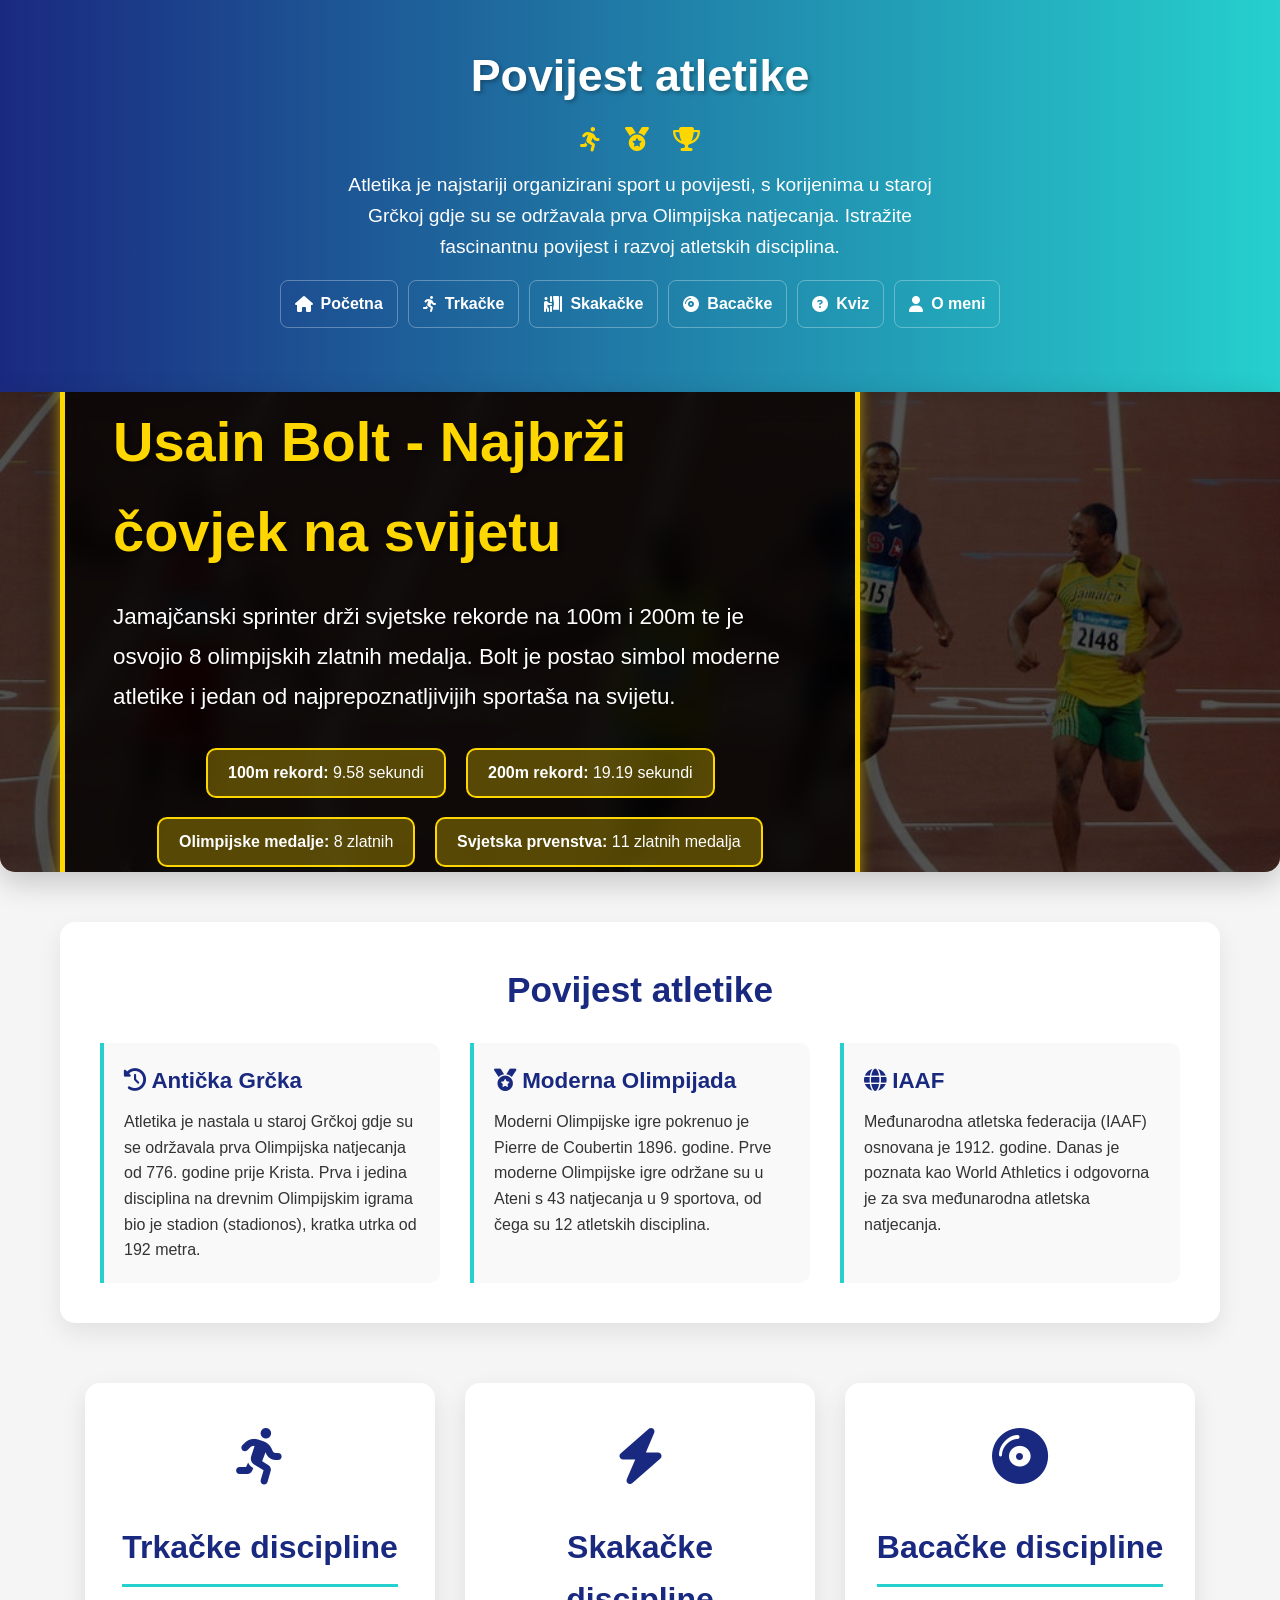
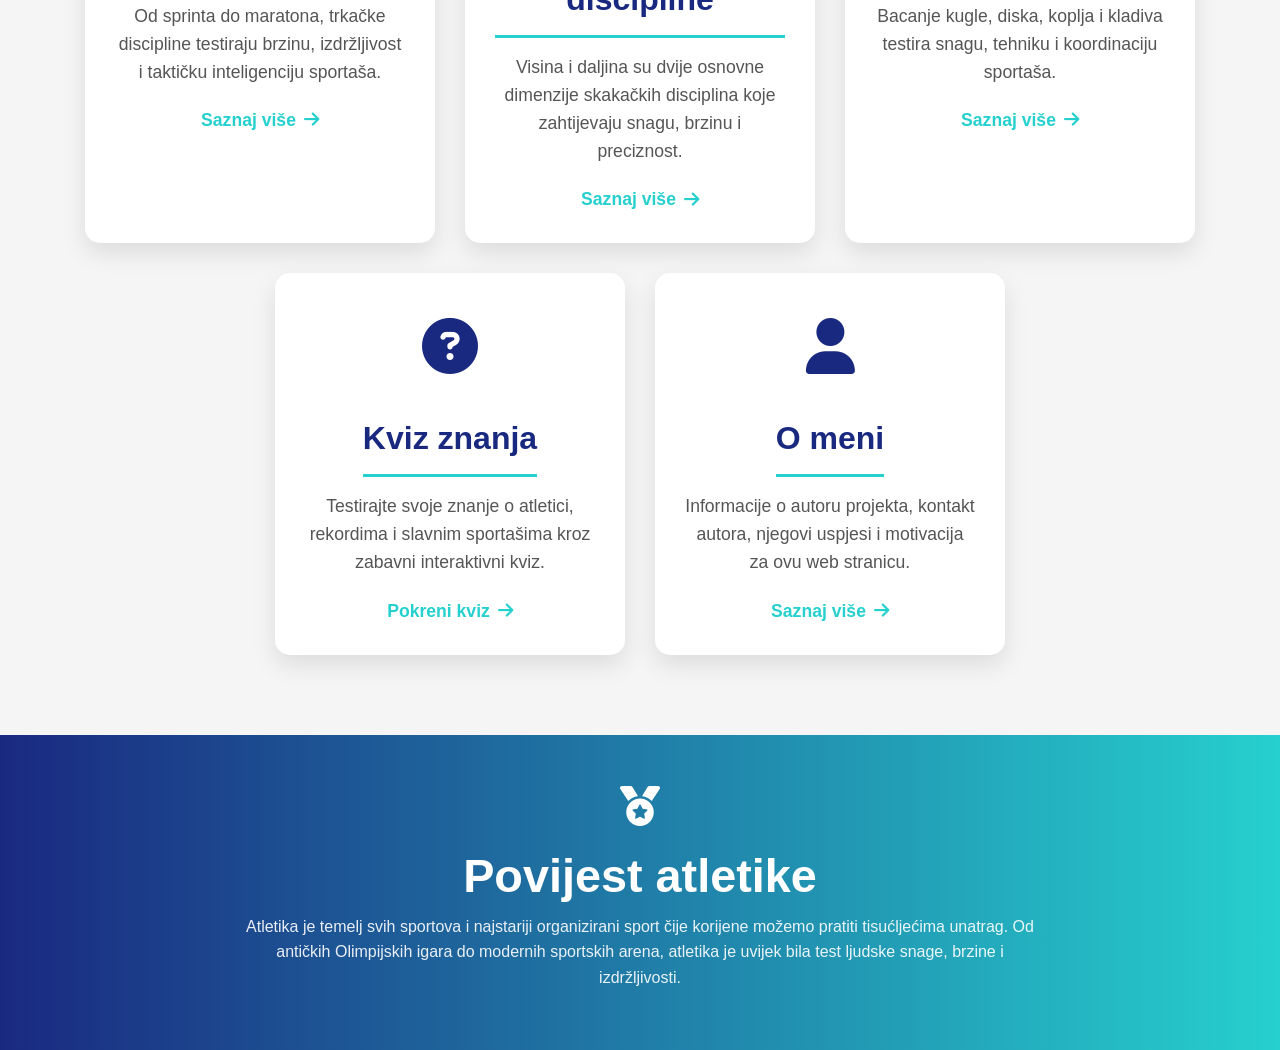
==== index.html @ 0792b0db "Sve dodano" ====
<!DOCTYPE html>
<html lang="hr">
<head>
    <meta charset="UTF-8">
    <meta name="viewport" content="width=device-width, initial-scale=1.0">
    <title>Povijest atletike - Edukativna stranica</title>
    <link rel="stylesheet" href="css/index.css">
    <link rel="stylesheet" href="https://cdnjs.cloudflare.com/ajax/libs/font-awesome/6.4.0/css/all.min.css">
</head>
<body>
    <header>
        <div class="container">
            <div class="header-content">
                <h1 class="header-title">Povijest atletike</h1>
                <div class="header-icons">
                    <i class="fas fa-running track-icon"></i>
                    <i class="fas fa-medal track-icon"></i>
                    <i class="fas fa-trophy track-icon"></i>
                </div>
                <p class="header-subtitle">Atletika je najstariji organizirani sport u povijesti, s korijenima u staroj Grčkoj gdje su se održavala prva Olimpijska natjecanja. Istražite fascinantnu povijest i razvoj atletskih disciplina.</p>
                <nav class="main-nav">
                    <a href="index.html"><i class="fas fa-home"></i> Početna</a>
                    <a href="trkacke.html"><i class="fas fa-running"></i> Trkačke</a>
                    <a href="skakacke.html"><i class="fas fa-person-booth"></i> Skakačke</a>
                    <a href="bacacke.html"><i class="fas fa-compact-disc"></i> Bacačke</a>
                    <a href="kviz.html"><i class="fas fa-question-circle"></i> Kviz</a>
                    <a href="o-meni.html"><i class="fas fa-user"></i> O meni</a>
                </nav>
            </div>
        </div>
    </header>
    
    <section class="hero">
            <div class="hero-content">
                <h2 class="hero-title">Usain Bolt - Najbrži čovjek na svijetu</h2>
                <p class="hero-subtitle">Jamajčanski sprinter drži svjetske rekorde na 100m i 200m te je osvojio 8 olimpijskih zlatnih medalja. Bolt je postao simbol moderne atletike i jedan od najprepoznatljivijih sportaša na svijetu.</p>
                
                <div class="bolt-stats">
                    <div class="stat-item">
                        <strong>100m rekord:</strong> 9.58 sekundi
                    </div>
                    <div class="stat-item">
                        <strong>200m rekord:</strong> 19.19 sekundi
                    </div>
                    <div class="stat-item">
                        <strong>Olimpijske medalje:</strong> 8 zlatnih
                    </div>
                    <div class="stat-item">
                        <strong>Svjetska prvenstva:</strong> 11 zlatnih medalja
                    </div>
                </div>
            </div>
        </div>
    </section>
    
    <div class="container">
        <section class="history">
            <h2 class="history-title">Povijest atletike</h2>
            <div class="history-content">
                <div class="history-item">
                    <h3><i class="fas fa-history"></i> Antička Grčka</h3>
                    <p>Atletika je nastala u staroj Grčkoj gdje su se održavala prva Olimpijska natjecanja od 776. godine prije Krista. Prva i jedina disciplina na drevnim Olimpijskim igrama bio je stadion (stadionos), kratka utrka od 192 metra.</p>
                </div>
                
                <div class="history-item">
                    <h3><i class="fas fa-medal"></i> Moderna Olimpijada</h3>
                    <p>Moderni Olimpijske igre pokrenuo je Pierre de Coubertin 1896. godine. Prve moderne Olimpijske igre održane su u Ateni s 43 natjecanja u 9 sportova, od čega su 12 atletskih disciplina.</p>
                </div>
                
                <div class="history-item">
                    <h3><i class="fas fa-globe"></i> IAAF</h3>
                    <p>Međunarodna atletska federacija (IAAF) osnovana je 1912. godine. Danas je poznata kao World Athletics i odgovorna je za sva međunarodna atletska natjecanja.</p>
                </div>
            </div>
        </section>
        
        <section class="categories">
            <a href="trkacke.html" class="category-card">
                <div class="category-icon">
                    <i class="fas fa-running"></i>
                </div>
                <h2 class="category-title">Trkačke discipline</h2>
                <p class="category-description">Od sprinta do maratona, trkačke discipline testiraju brzinu, izdržljivost i taktičku inteligenciju sportaša.</p>
                <div class="category-link">Saznaj više <i class="fas fa-arrow-right"></i></div>
            </a>
            
            <a href="skakacke.html" class="category-card">
                <div class="category-icon">
                    <i class="fas fa-bolt"></i>
                </div>
                <h2 class="category-title">Skakačke discipline</h2>
                <p class="category-description">Visina i daljina su dvije osnovne dimenzije skakačkih disciplina koje zahtijevaju snagu, brzinu i preciznost.</p>
                <div class="category-link">Saznaj više <i class="fas fa-arrow-right"></i></div>
            </a>
            
            <a href="bacacke.html" class="category-card">
                <div class="category-icon">
                    <i class="fas fa-compact-disc"></i>
                </div>
                <h2 class="category-title">Bacačke discipline</h2>
                <p class="category-description">Bacanje kugle, diska, koplja i kladiva testira snagu, tehniku i koordinaciju sportaša.</p>
                <div class="category-link">Saznaj više <i class="fas fa-arrow-right"></i></div>
            </a>
            
            <a href="kviz.html" class="category-card">
                <div class="category-icon">
                    <i class="fas fa-question-circle"></i>
                </div>
                <h2 class="category-title">Kviz znanja</h2>
                <p class="category-description">Testirajte svoje znanje o atletici, rekordima i slavnim sportašima kroz zabavni interaktivni kviz.</p>
                <div class="category-link">Pokreni kviz <i class="fas fa-arrow-right"></i></div>
            </a>
            
            <a href="o-meni.html" class="category-card">
                <div class="category-icon">
                    <i class="fas fa-user"></i>
                </div>
                <h2 class="category-title">O meni</h2>
                <p class="category-description">Informacije o autoru projekta, kontakt autora, njegovi uspjesi i motivacija za ovu web stranicu.</p>
                <div class="category-link">Saznaj više <i class="fas fa-arrow-right"></i></div>
            </a>
        </section>
    </div>
    
    <footer>
        <div class="container">
            <div class="footer-content">
                <div class="athletics-icon">
                    <i class="fas fa-medal"></i>
                <h3>Povijest atletike</h3>
                <p class="footer-text">Atletika je temelj svih sportova i najstariji organizirani sport čije korijene možemo pratiti tisućljećima unatrag. Od antičkih Olimpijskih igara do modernih sportskih arena, atletika je uvijek bila test ljudske snage, brzine i izdržljivosti.</p>
            </div>
        </div>
    </footer>
</body>
</html>
---- css/index.css ----
* {
  margin: 0;
  padding: 0;
  box-sizing: border-box;
  font-family: "Segoe UI", Tahoma, Geneva, Verdana, sans-serif;
}

body {
  background-color: #f5f5f5;
  color: #333;
  line-height: 1.6;
}

.container {
  max-width: 1200px;
  margin: 0 auto;
  padding: 0 20px;
}

header {
  background: linear-gradient(to right, #1a2980, #26d0ce);
  color: white;
  padding: 20px 0;
  box-shadow: 0 4px 12px rgba(0, 0, 0, 0.1);
  position: relative;
  overflow: hidden;
}

.hero,
.page-hero {
  position: relative;
  color: white;
  text-align: center;
  padding: 120px 0;
  margin-bottom: 50px;
  border-radius: 0 0 15px 15px;
  height: 480px;
}

.hero .hero-title,
.page-title {
  font-size: 3.5rem;
  margin-bottom: 20px;
  color: #ffd700;
  text-shadow: 2px 2px 8px rgba(0, 0, 0, 0.7);
}

.hero .hero-subtitle,
.page-subtitle {
  font-size: 1.4rem;
  max-width: 800px;
  margin: 0 auto 30px;
  color: #ffffff;
  text-shadow: 1px 1px 4px rgba(0, 0, 0, 0.7);
}

nav, .main-nav {
  display: flex;
  justify-content: center;
  align-items: center;
  flex-wrap: wrap;
  gap: 10px;
  margin: 18px 0 24px;
}

nav a, .main-nav a {
  color: white;
  text-decoration: none;
  padding: 10px 14px;
  border-radius: 8px;
  border: 1px solid rgba(255, 255, 255, 0.30);
  font-weight: 600;
  display: inline-flex;
  align-items: center;
  gap: 8px;
  transition: all 0.25s ease;
}

nav a:hover, .main-nav a:hover {
  background: rgba(255, 255, 255, 0.28);
  color: #1a2980;
  border-color: rgba(255, 255, 255, 0.75);
}

nav a.active, .main-nav a.active {
  background: white;
  color: #1a2980;
  border-color: #1a2980;
}

.header-content {
  display: flex;
  flex-direction: column;
  align-items: center;
  text-align: center;
  position: relative;
  z-index: 1;
  padding: 20px 0;
}

.header-title {
  font-size: 2.8rem;
  margin-bottom: 15px;
  text-shadow: 2px 2px 4px rgba(0, 0, 0, 0.3);
}

.header-icons {
  margin-bottom: 15px;
}

.header-subtitle {
  font-size: 1.2rem;
  font-weight: 300;
  max-width: 600px;
  margin: 0;
  text-align: center;
}

.header-bottom {
  display: flex;
  justify-content: space-between;
  align-items: center;
  gap: 30px;
  width: 100%;
}

.header-bottom .main-nav {
  display: flex;
  justify-content: flex-start;
  flex-wrap: wrap;
  margin: 0;
  gap: 10px;
  flex: 1;
}

.track-icon {
  font-size: 1.5rem;
  margin: 0 10px;
  color: #ffd700;
}

.hero {
  position: relative;
  height: 480px;
  margin-bottom: 40px;
  border-radius: 0 0 15px 15px;
  overflow: hidden;
  box-shadow: 0 10px 30px rgba(0, 0, 0, 0.2);
  background: linear-gradient(rgba(0, 0, 0, 0.6), rgba(0, 0, 0, 0.6));
  display: flex;
  align-items: center;
  justify-content: flex-start;
}

.hero::before {
  content: "";
  position: absolute;
  top: 0;
  left: 0;
  right: 0;
  bottom: 0;
  background-image: url("../slike/bolt.jpg");
  background-size: cover;
  background-position: center;
  background-repeat: no-repeat;
  z-index: -1;
  filter: brightness(0.8);
}

.hero-content {
  position: relative;
  text-align: left;
  color: white;
  max-width: 800px;
  width: calc(100% - 100px);
  padding: 48px;
  z-index: 1;
  margin-left: 60px;
  background: rgba(0, 0, 0, 0.75);
  border-radius: 16px;
  backdrop-filter: blur(12px);

  border: 5px solid #ffd700;

  box-shadow:
    0 0 15px rgba(255,215,0,0.6),
    0 12px 38px rgba(0,0,0,0.45);
}

@keyframes fadeInUp {
  from {
    opacity: 0;
    transform: translateY(30px);
  }
  to {
    opacity: 1;
    transform: translateY(0);
  }
}

.hero-title {
  font-size: 3.5rem;
  margin-bottom: 0px;
  color: #ffd700;
  text-shadow: 2px 2px 10px rgba(0, 0, 0, 0.7);
  opacity: 0;
  transform: translateX(-30px);
  animation: fadeInLeft 1s ease-out forwards;
  animation-delay: 0.6s;
}

.hero-subtitle {
  font-size: 1.4rem;
  margin-bottom: 30px;
  text-shadow: 1px 1px 5px rgba(0, 0, 0, 0.7);
  line-height: 1.8;
  opacity: 0;
  transform: translateX(-30px);
  animation: fadeInLeft 1s ease-out forwards;
  animation-delay: 0.9s;
}

.bolt-stats {
  display: flex;
  justify-content: center;
  flex-wrap: wrap;
  gap: 20px;
  margin-top: 20px;
  opacity: 0;
  animation: fadeIn 1s ease-out forwards;
  animation-delay: 1.2s;
}

@keyframes fadeInLeft {
  from {
    opacity: 0;
    transform: translateX(-30px);
  }
  to {
    opacity: 1;
    transform: translateX(0);
  }
}

@keyframes fadeIn {
  from {
    opacity: 0;
  }
  to {
    opacity: 1;
  }
}

.stat-item {
  background: rgba(255, 215, 0, 0.3);
  padding: 10px 20px;
  border-radius: 10px;
  border: 2px solid #ffd700;
  backdrop-filter: blur(5px);
  transition:
    transform 0.3s ease,
    background 0.3s ease;
  opacity: 0;
  transform: scale(0.9);
  animation: popIn 0.5s ease-out forwards;
}

.stat-item:nth-child(1) {
  animation-delay: 1.3s;
}
.stat-item:nth-child(2) {
  animation-delay: 1.4s;
}
.stat-item:nth-child(3) {
  animation-delay: 1.5s;
}
.stat-item:nth-child(4) {
  animation-delay: 1.6s;
}

@keyframes popIn {
  0% {
    opacity: 0;
    transform: scale(0.9);
  }
  70% {
    transform: scale(1.05);
  }
  100% {
    opacity: 1;
    transform: scale(1);
  }
}

.stat-item:hover {
  transform: translateY(-5px);
  background: rgba(255, 215, 0, 0.4);
  box-shadow: 0 5px 15px rgba(255, 215, 0, 0.3);
}

.categories {
  display: flex;
  justify-content: center;
  flex-wrap: wrap;
  gap: 30px;
  margin: 60px 0;
}

.category-card {
  background-color: white;
  border-radius: 15px;
  padding: 30px;
  width: 350px;
  box-shadow: 0 10px 25px rgba(0, 0, 0, 0.1);
  transition: all 0.3s ease;
  cursor: pointer;
  text-decoration: none;
  color: inherit;
  display: block;
  text-align: center;
}

.category-card:hover {
  transform: translateY(-15px);
  box-shadow: 0 20px 40px rgba(0, 0, 0, 0.15);
}

.category-icon {
  font-size: 3.5rem;
  color: #1a2980;
  margin-bottom: 20px;
}

.category-title {
  font-size: 2rem;
  margin-bottom: 15px;
  color: #1a2980;
  border-bottom: 3px solid #26d0ce;
  padding-bottom: 10px;
  display: inline-block;
}

.category-description {
  font-size: 1.1rem;
  margin-bottom: 20px;
  color: #555;
}

.category-link {
  color: #26d0ce;
  font-weight: bold;
  font-size: 1.1rem;
  display: inline-flex;
  align-items: center;
  gap: 8px;
}

footer {
  background: linear-gradient(to right, #1a2980, #26d0ce);
  color: white;
  text-align: center;
  padding: 40px 0;
  margin-top: 80px;
}

.footer-content {
  display: flex;
  flex-direction: column;
  align-items: center;
}

.athletics-icon {
  font-size: 2.5rem;
  margin-bottom: 20px;
}

.footer-text {
  max-width: 800px;
  margin: 0 auto;
  font-size: 1rem;
  opacity: 0.9;
}

.history {
  background-color: white;
  border-radius: 15px;
  padding: 40px;
  margin: 50px 0;
  box-shadow: 0 10px 25px rgba(0, 0, 0, 0.08);
}

.history-title {
  font-size: 2.2rem;
  color: #1a2980;
  margin-bottom: 25px;
  text-align: center;
}

.history-content {
  display: grid;
  grid-template-columns: repeat(auto-fit, minmax(300px, 1fr));
  gap: 30px;
}

.history-item {
  padding: 20px;
  border-left: 4px solid #26d0ce;
  background-color: #f9f9f9;
  border-radius: 0 10px 10px 0;
}

.history-item h3 {
  color: #1a2980;
  margin-bottom: 10px;
  font-size: 1.4rem;
  font-weight: bold;
}

@media (max-width: 768px) {
  .header-title {
    font-size: 2.2rem;
  }

  .hero {
    height: 500px;
    justify-content: center;
  }

  .hero-content {
    margin-left: 0;
    margin-right: 0;
    max-width: 90%;
    padding: 30px;
    text-align: center;
  }

  .hero-title {
    font-size: 2.5rem;
    animation: fadeInUp 1s ease-out forwards;
    animation-delay: 0.6s;
  }

  .hero-subtitle {
    font-size: 1.2rem;
    padding: 0;
    animation: fadeInUp 1s ease-out forwards;
    animation-delay: 0.9s;
  }

  .category-card {
    width: 100%;
    max-width: 400px;
  }

  .categories {
    gap: 20px;
  }

  .bolt-stats {
    gap: 10px;
    justify-content: center;
  }

  .stat-item {
    padding: 12px 18px;
    font-size: 0.9rem;
    width: 100%;
    max-width: 200px;
  }

  .quiz-option {
    padding: 12px 15px;
    font-size: 1rem;
  }

  .quiz-title {
    font-size: 1.8rem;
  }

  .question-text {
    font-size: 1.1rem;
  }
}

@media (max-width: 480px) {
  .hero-title {
    font-size: 2rem;
  }

  .hero-subtitle {
    font-size: 1rem;
  }

  .hero {
    height: 500px;
  }

  .hero-content {
    padding: 20px;
  }

  .stat-item {
    padding: 10px 15px;
    max-width: 100%;
  }
}
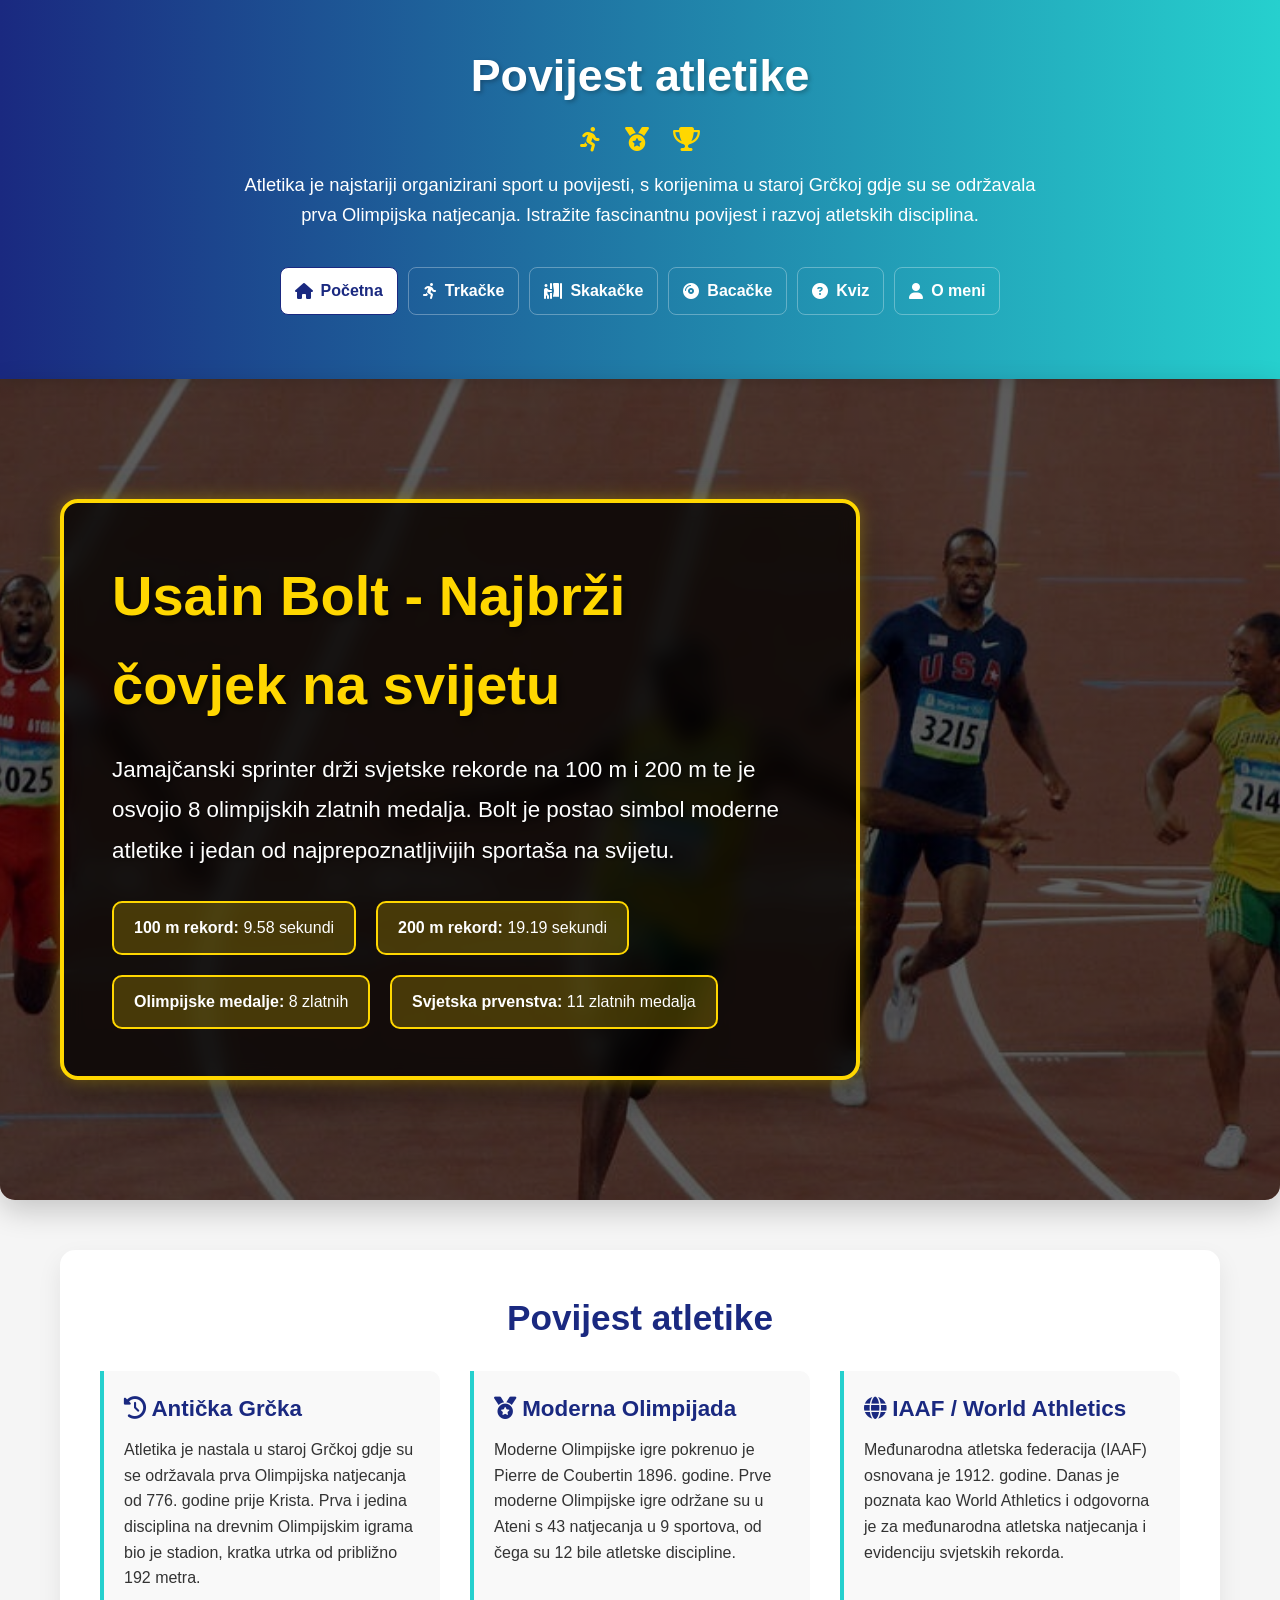
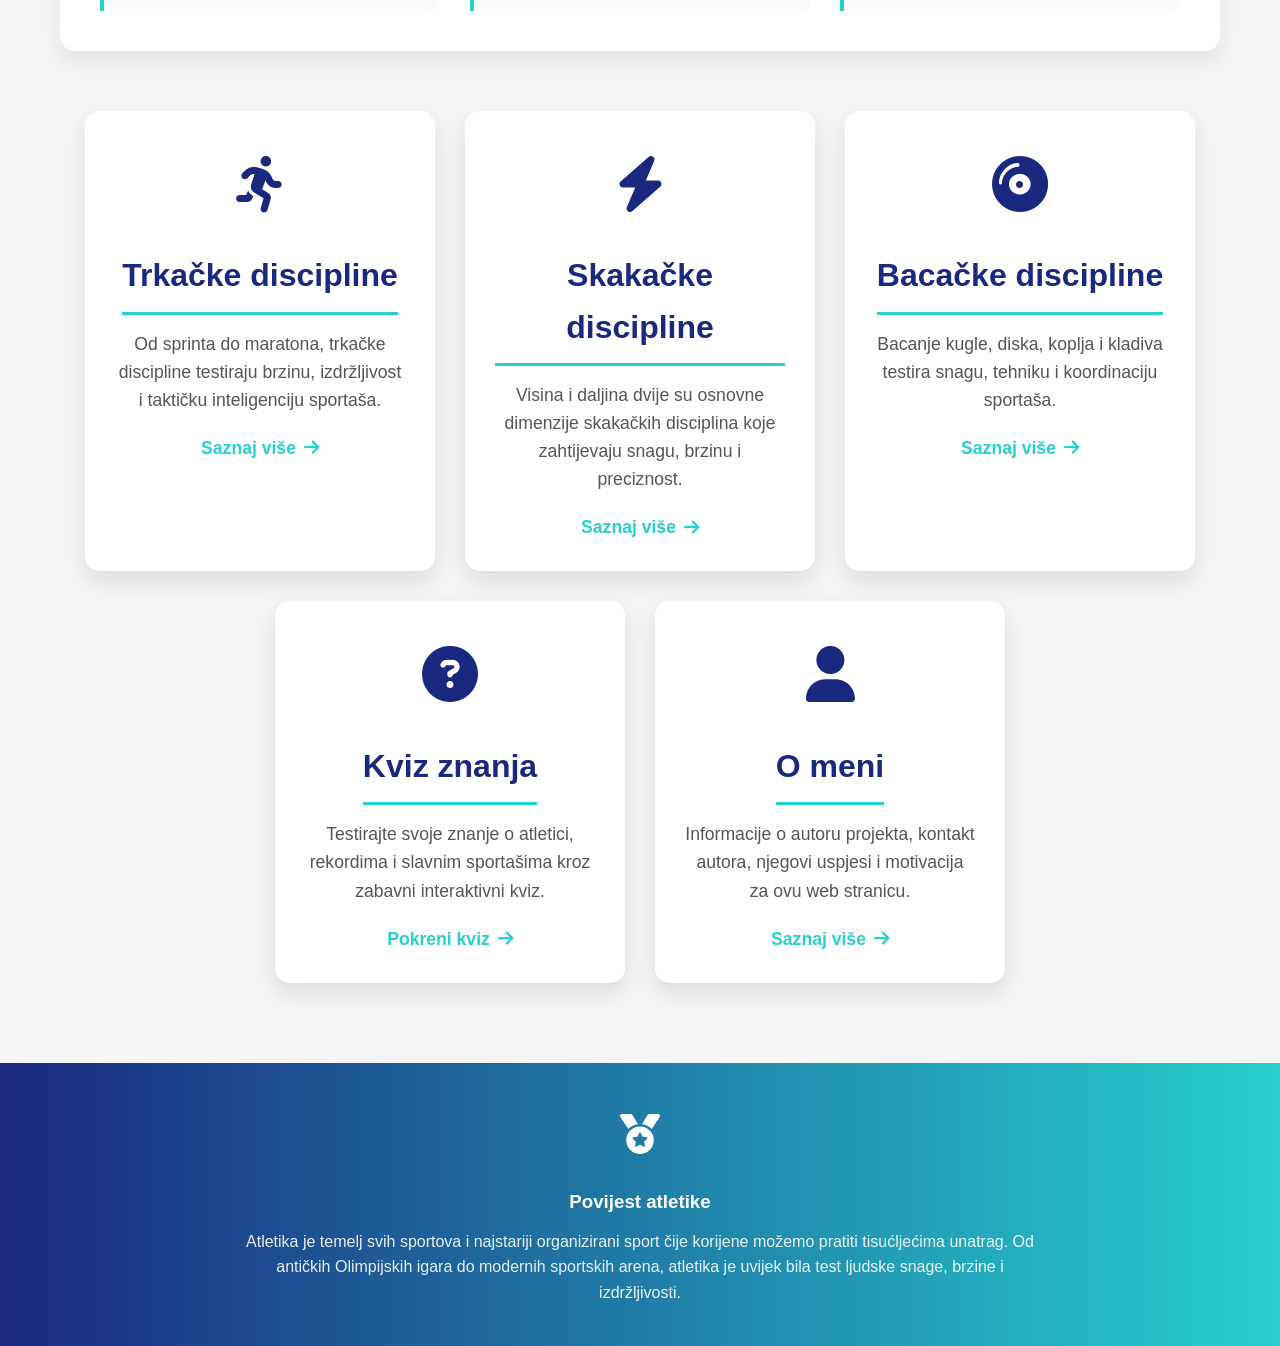
==== commit 1e57d9b0: "bolt" ====
--- a/index.html
+++ b/index.html
@@ -12,14 +12,19 @@
         <div class="container">
             <div class="header-content">
                 <h1 class="header-title">Povijest atletike</h1>
+
                 <div class="header-icons">
                     <i class="fas fa-running track-icon"></i>
                     <i class="fas fa-medal track-icon"></i>
                     <i class="fas fa-trophy track-icon"></i>
                 </div>
-                <p class="header-subtitle">Atletika je najstariji organizirani sport u povijesti, s korijenima u staroj Grčkoj gdje su se održavala prva Olimpijska natjecanja. Istražite fascinantnu povijest i razvoj atletskih disciplina.</p>
+
+                <p class="header-subtitle">
+                    Atletika je najstariji organizirani sport u povijesti, s korijenima u staroj Grčkoj gdje su se održavala prva Olimpijska natjecanja. Istražite fascinantnu povijest i razvoj atletskih disciplina.
+                </p>
+
                 <nav class="main-nav">
-                    <a href="index.html"><i class="fas fa-home"></i> Početna</a>
+                    <a href="index.html" class="active"><i class="fas fa-home"></i> Početna</a>
                     <a href="trkacke.html"><i class="fas fa-running"></i> Trkačke</a>
                     <a href="skakacke.html"><i class="fas fa-person-booth"></i> Skakačke</a>
                     <a href="bacacke.html"><i class="fas fa-compact-disc"></i> Bacačke</a>
@@ -29,106 +34,127 @@
             </div>
         </div>
     </header>
-    
+
     <section class="hero">
-            <div class="hero-content">
-                <h2 class="hero-title">Usain Bolt - Najbrži čovjek na svijetu</h2>
-                <p class="hero-subtitle">Jamajčanski sprinter drži svjetske rekorde na 100m i 200m te je osvojio 8 olimpijskih zlatnih medalja. Bolt je postao simbol moderne atletike i jedan od najprepoznatljivijih sportaša na svijetu.</p>
-                
-                <div class="bolt-stats">
-                    <div class="stat-item">
-                        <strong>100m rekord:</strong> 9.58 sekundi
-                    </div>
-                    <div class="stat-item">
-                        <strong>200m rekord:</strong> 19.19 sekundi
-                    </div>
-                    <div class="stat-item">
-                        <strong>Olimpijske medalje:</strong> 8 zlatnih
-                    </div>
-                    <div class="stat-item">
-                        <strong>Svjetska prvenstva:</strong> 11 zlatnih medalja
-                    </div>
+        <div class="hero-content">
+            <h2 class="hero-title">Usain Bolt - Najbrži čovjek na svijetu</h2>
+            <p class="hero-subtitle">
+                Jamajčanski sprinter drži svjetske rekorde na 100 m i 200 m te je osvojio 8 olimpijskih zlatnih medalja. Bolt je postao simbol moderne atletike i jedan od najprepoznatljivijih sportaša na svijetu.
+            </p>
+
+            <div class="bolt-stats">
+                <div class="stat-item">
+                    <strong>100 m rekord:</strong> 9.58 sekundi
+                </div>
+                <div class="stat-item">
+                    <strong>200 m rekord:</strong> 19.19 sekundi
+                </div>
+                <div class="stat-item">
+                    <strong>Olimpijske medalje:</strong> 8 zlatnih
+                </div>
+                <div class="stat-item">
+                    <strong>Svjetska prvenstva:</strong> 11 zlatnih medalja
                 </div>
             </div>
         </div>
     </section>
-    
-    <div class="container">
+
+    <main class="container">
         <section class="history">
             <h2 class="history-title">Povijest atletike</h2>
+
             <div class="history-content">
                 <div class="history-item">
                     <h3><i class="fas fa-history"></i> Antička Grčka</h3>
-                    <p>Atletika je nastala u staroj Grčkoj gdje su se održavala prva Olimpijska natjecanja od 776. godine prije Krista. Prva i jedina disciplina na drevnim Olimpijskim igrama bio je stadion (stadionos), kratka utrka od 192 metra.</p>
+                    <p>
+                        Atletika je nastala u staroj Grčkoj gdje su se održavala prva Olimpijska natjecanja od 776. godine prije Krista. Prva i jedina disciplina na drevnim Olimpijskim igrama bio je stadion, kratka utrka od približno 192 metra.
+                    </p>
                 </div>
-                
+
                 <div class="history-item">
                     <h3><i class="fas fa-medal"></i> Moderna Olimpijada</h3>
-                    <p>Moderni Olimpijske igre pokrenuo je Pierre de Coubertin 1896. godine. Prve moderne Olimpijske igre održane su u Ateni s 43 natjecanja u 9 sportova, od čega su 12 atletskih disciplina.</p>
+                    <p>
+                        Moderne Olimpijske igre pokrenuo je Pierre de Coubertin 1896. godine. Prve moderne Olimpijske igre održane su u Ateni s 43 natjecanja u 9 sportova, od čega su 12 bile atletske discipline.
+                    </p>
                 </div>
-                
+
                 <div class="history-item">
-                    <h3><i class="fas fa-globe"></i> IAAF</h3>
-                    <p>Međunarodna atletska federacija (IAAF) osnovana je 1912. godine. Danas je poznata kao World Athletics i odgovorna je za sva međunarodna atletska natjecanja.</p>
+                    <h3><i class="fas fa-globe"></i> IAAF / World Athletics</h3>
+                    <p>
+                        Međunarodna atletska federacija (IAAF) osnovana je 1912. godine. Danas je poznata kao World Athletics i odgovorna je za međunarodna atletska natjecanja i evidenciju svjetskih rekorda.
+                    </p>
                 </div>
             </div>
         </section>
-        
+
         <section class="categories">
             <a href="trkacke.html" class="category-card">
                 <div class="category-icon">
                     <i class="fas fa-running"></i>
                 </div>
                 <h2 class="category-title">Trkačke discipline</h2>
-                <p class="category-description">Od sprinta do maratona, trkačke discipline testiraju brzinu, izdržljivost i taktičku inteligenciju sportaša.</p>
+                <p class="category-description">
+                    Od sprinta do maratona, trkačke discipline testiraju brzinu, izdržljivost i taktičku inteligenciju sportaša.
+                </p>
                 <div class="category-link">Saznaj više <i class="fas fa-arrow-right"></i></div>
             </a>
-            
+
             <a href="skakacke.html" class="category-card">
                 <div class="category-icon">
                     <i class="fas fa-bolt"></i>
                 </div>
                 <h2 class="category-title">Skakačke discipline</h2>
-                <p class="category-description">Visina i daljina su dvije osnovne dimenzije skakačkih disciplina koje zahtijevaju snagu, brzinu i preciznost.</p>
+                <p class="category-description">
+                    Visina i daljina dvije su osnovne dimenzije skakačkih disciplina koje zahtijevaju snagu, brzinu i preciznost.
+                </p>
                 <div class="category-link">Saznaj više <i class="fas fa-arrow-right"></i></div>
             </a>
-            
+
             <a href="bacacke.html" class="category-card">
                 <div class="category-icon">
                     <i class="fas fa-compact-disc"></i>
                 </div>
                 <h2 class="category-title">Bacačke discipline</h2>
-                <p class="category-description">Bacanje kugle, diska, koplja i kladiva testira snagu, tehniku i koordinaciju sportaša.</p>
+                <p class="category-description">
+                    Bacanje kugle, diska, koplja i kladiva testira snagu, tehniku i koordinaciju sportaša.
+                </p>
                 <div class="category-link">Saznaj više <i class="fas fa-arrow-right"></i></div>
             </a>
-            
+
             <a href="kviz.html" class="category-card">
                 <div class="category-icon">
                     <i class="fas fa-question-circle"></i>
                 </div>
                 <h2 class="category-title">Kviz znanja</h2>
-                <p class="category-description">Testirajte svoje znanje o atletici, rekordima i slavnim sportašima kroz zabavni interaktivni kviz.</p>
+                <p class="category-description">
+                    Testirajte svoje znanje o atletici, rekordima i slavnim sportašima kroz zabavni interaktivni kviz.
+                </p>
                 <div class="category-link">Pokreni kviz <i class="fas fa-arrow-right"></i></div>
             </a>
-            
+
             <a href="o-meni.html" class="category-card">
                 <div class="category-icon">
                     <i class="fas fa-user"></i>
                 </div>
                 <h2 class="category-title">O meni</h2>
-                <p class="category-description">Informacije o autoru projekta, kontakt autora, njegovi uspjesi i motivacija za ovu web stranicu.</p>
+                <p class="category-description">
+                    Informacije o autoru projekta, kontakt autora, njegovi uspjesi i motivacija za ovu web stranicu.
+                </p>
                 <div class="category-link">Saznaj više <i class="fas fa-arrow-right"></i></div>
             </a>
         </section>
-    </div>
-    
+    </main>
+
     <footer>
         <div class="container">
             <div class="footer-content">
                 <div class="athletics-icon">
                     <i class="fas fa-medal"></i>
+                </div>
                 <h3>Povijest atletike</h3>
-                <p class="footer-text">Atletika je temelj svih sportova i najstariji organizirani sport čije korijene možemo pratiti tisućljećima unatrag. Od antičkih Olimpijskih igara do modernih sportskih arena, atletika je uvijek bila test ljudske snage, brzine i izdržljivosti.</p>
+                <p class="footer-text">
+                    Atletika je temelj svih sportova i najstariji organizirani sport čije korijene možemo pratiti tisućljećima unatrag. Od antičkih Olimpijskih igara do modernih sportskih arena, atletika je uvijek bila test ljudske snage, brzine i izdržljivosti.
+                </p>
             </div>
         </div>
     </footer>
--- a/css/index.css
+++ b/css/index.css
@@ -11,21 +11,102 @@
   line-height: 1.6;
 }
 
+img {
+  max-width: 100%;
+  height: auto;
+  display: block;
+}
+
 .container {
   max-width: 1200px;
   margin: 0 auto;
   padding: 0 20px;
 }
 
+/* HEADER */
 header {
   background: linear-gradient(to right, #1a2980, #26d0ce);
   color: white;
   padding: 20px 0;
-  box-shadow: 0 4px 12px rgba(0, 0, 0, 0.1);
+  box-shadow: 0 4px 12px rgba(0, 0, 0, 0.12);
   position: relative;
   overflow: hidden;
 }
 
+.header-content {
+  display: flex;
+  flex-direction: column;
+  align-items: center;
+  text-align: center;
+  position: relative;
+  z-index: 1;
+  padding: 20px 0;
+}
+
+.header-title {
+  font-size: 2.8rem;
+  margin-bottom: 15px;
+  text-shadow: 2px 2px 4px rgba(0, 0, 0, 0.25);
+}
+
+.header-icons {
+  margin-bottom: 15px;
+}
+
+.track-icon {
+  font-size: 1.5rem;
+  margin: 0 10px;
+  color: #ffd700;
+}
+
+.header-subtitle {
+  font-size: 1.15rem;
+  font-weight: 300;
+  max-width: 800px;
+  margin: 0 auto 20px;
+  text-align: center;
+}
+
+/* NAV */
+nav,
+.main-nav {
+  display: flex;
+  justify-content: center;
+  align-items: center;
+  flex-wrap: wrap;
+  gap: 10px;
+  margin: 18px 0 24px;
+}
+
+nav a,
+.main-nav a {
+  color: white;
+  text-decoration: none;
+  padding: 10px 14px;
+  border-radius: 8px;
+  border: 1px solid rgba(255, 255, 255, 0.3);
+  font-weight: 600;
+  display: inline-flex;
+  align-items: center;
+  gap: 8px;
+  transition: all 0.25s ease;
+}
+
+nav a:hover,
+.main-nav a:hover {
+  background: rgba(255, 255, 255, 0.28);
+  color: #1a2980;
+  border-color: rgba(255, 255, 255, 0.75);
+}
+
+nav a.active,
+.main-nav a.active {
+  background: white;
+  color: #1a2980;
+  border-color: #1a2980;
+}
+
+/* HERO */
 .hero,
 .page-hero {
   position: relative;
@@ -34,119 +115,20 @@
   padding: 120px 0;
   margin-bottom: 50px;
   border-radius: 0 0 15px 15px;
-  height: 480px;
-}
-
-.hero .hero-title,
-.page-title {
-  font-size: 3.5rem;
-  margin-bottom: 20px;
-  color: #ffd700;
-  text-shadow: 2px 2px 8px rgba(0, 0, 0, 0.7);
-}
-
-.hero .hero-subtitle,
-.page-subtitle {
-  font-size: 1.4rem;
-  max-width: 800px;
-  margin: 0 auto 30px;
-  color: #ffffff;
-  text-shadow: 1px 1px 4px rgba(0, 0, 0, 0.7);
-}
-
-nav, .main-nav {
-  display: flex;
-  justify-content: center;
-  align-items: center;
-  flex-wrap: wrap;
-  gap: 10px;
-  margin: 18px 0 24px;
-}
-
-nav a, .main-nav a {
-  color: white;
-  text-decoration: none;
-  padding: 10px 14px;
-  border-radius: 8px;
-  border: 1px solid rgba(255, 255, 255, 0.30);
-  font-weight: 600;
-  display: inline-flex;
-  align-items: center;
-  gap: 8px;
-  transition: all 0.25s ease;
-}
-
-nav a:hover, .main-nav a:hover {
-  background: rgba(255, 255, 255, 0.28);
-  color: #1a2980;
-  border-color: rgba(255, 255, 255, 0.75);
-}
-
-nav a.active, .main-nav a.active {
-  background: white;
-  color: #1a2980;
-  border-color: #1a2980;
-}
-
-.header-content {
-  display: flex;
-  flex-direction: column;
-  align-items: center;
-  text-align: center;
-  position: relative;
-  z-index: 1;
-  padding: 20px 0;
-}
-
-.header-title {
-  font-size: 2.8rem;
-  margin-bottom: 15px;
-  text-shadow: 2px 2px 4px rgba(0, 0, 0, 0.3);
-}
-
-.header-icons {
-  margin-bottom: 15px;
-}
-
-.header-subtitle {
-  font-size: 1.2rem;
-  font-weight: 300;
-  max-width: 600px;
-  margin: 0;
-  text-align: center;
-}
-
-.header-bottom {
-  display: flex;
-  justify-content: space-between;
-  align-items: center;
-  gap: 30px;
-  width: 100%;
-}
-
-.header-bottom .main-nav {
-  display: flex;
-  justify-content: flex-start;
-  flex-wrap: wrap;
-  margin: 0;
-  gap: 10px;
-  flex: 1;
-}
-
-.track-icon {
-  font-size: 1.5rem;
-  margin: 0 10px;
-  color: #ffd700;
+  min-height: 480px;
+  background-size: cover;
+  background-position: center;
+  background-repeat: no-repeat;
 }
 
 .hero {
   position: relative;
-  height: 480px;
+  min-height: 480px;
   margin-bottom: 40px;
   border-radius: 0 0 15px 15px;
   overflow: hidden;
   box-shadow: 0 10px 30px rgba(0, 0, 0, 0.2);
-  background: linear-gradient(rgba(0, 0, 0, 0.6), rgba(0, 0, 0, 0.6));
+  background: linear-gradient(rgba(0, 0, 0, 0.55), rgba(0, 0, 0, 0.55));
   display: flex;
   align-items: center;
   justify-content: flex-start;
@@ -155,10 +137,7 @@
 .hero::before {
   content: "";
   position: absolute;
-  top: 0;
-  left: 0;
-  right: 0;
-  bottom: 0;
+  inset: 0;
   background-image: url("../slike/bolt.jpg");
   background-size: cover;
   background-position: center;
@@ -176,31 +155,39 @@
   padding: 48px;
   z-index: 1;
   margin-left: 60px;
-  background: rgba(0, 0, 0, 0.75);
-  border-radius: 16px;
-  backdrop-filter: blur(12px);
-
-  border: 5px solid #ffd700;
-
+  background: rgba(0, 0, 0, 0.72);
+  border-radius: 18px;
+  backdrop-filter: blur(10px);
+  border: 4px solid #ffd700;
   box-shadow:
-    0 0 15px rgba(255,215,0,0.6),
-    0 12px 38px rgba(0,0,0,0.45);
-}
-
-@keyframes fadeInUp {
-  from {
-    opacity: 0;
-    transform: translateY(30px);
-  }
-  to {
-    opacity: 1;
-    transform: translateY(0);
-  }
+    0 0 18px rgba(255, 215, 0, 0.35),
+    0 12px 38px rgba(0, 0, 0, 0.45);
+  opacity: 0;
+  transform: translateY(30px);
+  animation: fadeInUp 1.2s ease-out forwards;
+  animation-delay: 0.3s;
+}
+
+.hero .hero-title,
+.page-title {
+  font-size: 3.5rem;
+  margin-bottom: 20px;
+  color: #ffd700;
+  text-shadow: 2px 2px 8px rgba(0, 0, 0, 0.7);
+}
+
+.hero .hero-subtitle,
+.page-subtitle {
+  font-size: 1.4rem;
+  max-width: 800px;
+  margin: 0 auto 30px;
+  color: #ffffff;
+  text-shadow: 1px 1px 4px rgba(0, 0, 0, 0.7);
 }
 
 .hero-title {
   font-size: 3.5rem;
-  margin-bottom: 0px;
+  margin-bottom: 10px;
   color: #ffd700;
   text-shadow: 2px 2px 10px rgba(0, 0, 0, 0.7);
   opacity: 0;
@@ -220,9 +207,10 @@
   animation-delay: 0.9s;
 }
 
+/* BOLT STATS */
 .bolt-stats {
   display: flex;
-  justify-content: center;
+  justify-content: flex-start;
   flex-wrap: wrap;
   gap: 20px;
   margin-top: 20px;
@@ -231,35 +219,13 @@
   animation-delay: 1.2s;
 }
 
-@keyframes fadeInLeft {
-  from {
-    opacity: 0;
-    transform: translateX(-30px);
-  }
-  to {
-    opacity: 1;
-    transform: translateX(0);
-  }
-}
-
-@keyframes fadeIn {
-  from {
-    opacity: 0;
-  }
-  to {
-    opacity: 1;
-  }
-}
-
 .stat-item {
-  background: rgba(255, 215, 0, 0.3);
-  padding: 10px 20px;
+  background: rgba(255, 215, 0, 0.22);
+  padding: 12px 20px;
   border-radius: 10px;
   border: 2px solid #ffd700;
   backdrop-filter: blur(5px);
-  transition:
-    transform 0.3s ease,
-    background 0.3s ease;
+  transition: transform 0.3s ease, background 0.3s ease;
   opacity: 0;
   transform: scale(0.9);
   animation: popIn 0.5s ease-out forwards;
@@ -268,36 +234,62 @@
 .stat-item:nth-child(1) {
   animation-delay: 1.3s;
 }
+
 .stat-item:nth-child(2) {
   animation-delay: 1.4s;
 }
+
 .stat-item:nth-child(3) {
   animation-delay: 1.5s;
 }
+
 .stat-item:nth-child(4) {
   animation-delay: 1.6s;
 }
 
-@keyframes popIn {
-  0% {
-    opacity: 0;
-    transform: scale(0.9);
-  }
-  70% {
-    transform: scale(1.05);
-  }
-  100% {
-    opacity: 1;
-    transform: scale(1);
-  }
-}
-
 .stat-item:hover {
   transform: translateY(-5px);
-  background: rgba(255, 215, 0, 0.4);
+  background: rgba(255, 215, 0, 0.35);
   box-shadow: 0 5px 15px rgba(255, 215, 0, 0.3);
 }
 
+/* HISTORY */
+.history {
+  background-color: white;
+  border-radius: 15px;
+  padding: 40px;
+  margin: 50px 0;
+  box-shadow: 0 10px 25px rgba(0, 0, 0, 0.08);
+}
+
+.history-title {
+  font-size: 2.2rem;
+  color: #1a2980;
+  margin-bottom: 25px;
+  text-align: center;
+}
+
+.history-content {
+  display: grid;
+  grid-template-columns: repeat(auto-fit, minmax(280px, 1fr));
+  gap: 30px;
+}
+
+.history-item {
+  padding: 20px;
+  border-left: 4px solid #26d0ce;
+  background-color: #f9f9f9;
+  border-radius: 0 10px 10px 0;
+}
+
+.history-item h3 {
+  color: #1a2980;
+  margin-bottom: 10px;
+  font-size: 1.4rem;
+  font-weight: bold;
+}
+
+/* CATEGORIES */
 .categories {
   display: flex;
   justify-content: center;
@@ -310,7 +302,8 @@
   background-color: white;
   border-radius: 15px;
   padding: 30px;
-  width: 350px;
+  width: 100%;
+  max-width: 350px;
   box-shadow: 0 10px 25px rgba(0, 0, 0, 0.1);
   transition: all 0.3s ease;
   cursor: pointer;
@@ -355,6 +348,7 @@
   gap: 8px;
 }
 
+/* FOOTER */
 footer {
   background: linear-gradient(to right, #1a2980, #26d0ce);
   color: white;
@@ -376,131 +370,259 @@
 
 .footer-text {
   max-width: 800px;
-  margin: 0 auto;
+  margin: 12px auto 0;
   font-size: 1rem;
   opacity: 0.9;
 }
 
-.history {
-  background-color: white;
-  border-radius: 15px;
-  padding: 40px;
-  margin: 50px 0;
-  box-shadow: 0 10px 25px rgba(0, 0, 0, 0.08);
-}
-
-.history-title {
-  font-size: 2.2rem;
-  color: #1a2980;
-  margin-bottom: 25px;
-  text-align: center;
-}
-
-.history-content {
-  display: grid;
-  grid-template-columns: repeat(auto-fit, minmax(300px, 1fr));
-  gap: 30px;
-}
-
-.history-item {
-  padding: 20px;
-  border-left: 4px solid #26d0ce;
-  background-color: #f9f9f9;
-  border-radius: 0 10px 10px 0;
-}
-
-.history-item h3 {
-  color: #1a2980;
-  margin-bottom: 10px;
-  font-size: 1.4rem;
-  font-weight: bold;
-}
-
-@media (max-width: 768px) {
-  .header-title {
-    font-size: 2.2rem;
-  }
-
-  .hero {
-    height: 500px;
-    justify-content: center;
-  }
-
+/* ANIMATIONS */
+@keyframes fadeInUp {
+  from {
+    opacity: 0;
+    transform: translateY(30px);
+  }
+  to {
+    opacity: 1;
+    transform: translateY(0);
+  }
+}
+
+@keyframes fadeInLeft {
+  from {
+    opacity: 0;
+    transform: translateX(-30px);
+  }
+  to {
+    opacity: 1;
+    transform: translateX(0);
+  }
+}
+
+@keyframes fadeIn {
+  from {
+    opacity: 0;
+  }
+  to {
+    opacity: 1;
+  }
+}
+
+@keyframes popIn {
+  0% {
+    opacity: 0;
+    transform: scale(0.9);
+  }
+  70% {
+    transform: scale(1.05);
+  }
+  100% {
+    opacity: 1;
+    transform: scale(1);
+  }
+}
+
+/* TABLET */
+@media (max-width: 1200px) {
   .hero-content {
-    margin-left: 0;
-    margin-right: 0;
+    max-width: 700px;
+    width: calc(100% - 80px);
+    margin-left: 40px;
+    padding: 36px;
+  }
+}
+
+@media (max-width: 900px) {
+  .hero,
+  .page-hero {
+    padding: 80px 20px;
+    min-height: 380px;
+  }
+
+  .header-content {
+    padding: 15px 0;
+  }
+
+  .hero-content {
     max-width: 90%;
-    padding: 30px;
+    width: 90%;
+    margin: 0 auto;
+    padding: 28px;
     text-align: center;
   }
 
   .hero-title {
     font-size: 2.5rem;
-    animation: fadeInUp 1s ease-out forwards;
-    animation-delay: 0.6s;
   }
 
   .hero-subtitle {
+    font-size: 1.1rem;
+  }
+
+  .bolt-stats {
+    justify-content: center;
+  }
+}
+
+/* MOBITEL */
+@media (max-width: 768px) {
+  .container {
+    padding: 0 15px;
+  }
+
+  header {
+    padding: 15px 0;
+  }
+
+  .header-title {
+    font-size: 2rem;
+    line-height: 1.2;
+  }
+
+  .header-subtitle {
+    font-size: 1rem;
+    max-width: 100%;
+    padding: 0 10px;
+  }
+
+  nav,
+  .main-nav {
+    flex-direction: column;
+    width: 100%;
+    gap: 8px;
+    margin: 15px 0;
+  }
+
+  nav a,
+  .main-nav a {
+    width: 100%;
+    justify-content: center;
+    font-size: 1rem;
+    padding: 12px;
+  }
+
+  .hero,
+  .page-hero {
+    min-height: 420px;
+    height: auto;
+    padding: 40px 15px;
+    justify-content: center;
+    border-radius: 0 0 12px 12px;
+  }
+
+  .hero-content {
+    width: 100%;
+    max-width: 100%;
+    margin: 0;
+    padding: 24px 18px;
+    text-align: center;
+    border-width: 3px;
+  }
+
+  .hero-title,
+  .page-title {
+    font-size: 2rem;
+    line-height: 1.2;
+    margin-bottom: 15px;
+  }
+
+  .hero-subtitle,
+  .page-subtitle {
+    font-size: 1rem;
+    line-height: 1.6;
+    margin-bottom: 20px;
+  }
+
+  .bolt-stats {
+    flex-direction: column;
+    align-items: center;
+    gap: 12px;
+  }
+
+  .stat-item {
+    width: 100%;
+    max-width: 260px;
+    text-align: center;
+    padding: 12px 16px;
+  }
+
+  .categories {
+    flex-direction: column;
+    align-items: center;
+    gap: 20px;
+    margin: 40px 0;
+  }
+
+  .category-card {
+    max-width: 100%;
+    padding: 22px;
+  }
+
+  .category-title {
+    font-size: 1.6rem;
+  }
+
+  .category-description {
+    font-size: 1rem;
+  }
+
+  .history {
+    padding: 25px 18px;
+    margin: 35px 0;
+  }
+
+  .history-title {
+    font-size: 1.8rem;
+  }
+
+  .history-content {
+    grid-template-columns: 1fr;
+    gap: 20px;
+  }
+
+  .history-item h3 {
     font-size: 1.2rem;
-    padding: 0;
-    animation: fadeInUp 1s ease-out forwards;
-    animation-delay: 0.9s;
+  }
+
+  footer {
+    padding: 30px 15px;
+    margin-top: 50px;
+  }
+
+  .footer-text {
+    font-size: 0.95rem;
+  }
+}
+
+@media (max-width: 480px) {
+  .header-title {
+    font-size: 1.7rem;
+  }
+
+  .hero-title,
+  .page-title {
+    font-size: 1.7rem;
+  }
+
+  .hero-subtitle,
+  .page-subtitle {
+    font-size: 0.95rem;
+  }
+
+  .hero-content {
+    padding: 18px 14px;
+    border-width: 3px;
+  }
+
+  .stat-item {
+    max-width: 100%;
+    font-size: 0.9rem;
   }
 
   .category-card {
-    width: 100%;
-    max-width: 400px;
-  }
-
-  .categories {
-    gap: 20px;
-  }
-
-  .bolt-stats {
-    gap: 10px;
-    justify-content: center;
-  }
-
-  .stat-item {
-    padding: 12px 18px;
-    font-size: 0.9rem;
-    width: 100%;
-    max-width: 200px;
-  }
-
-  .quiz-option {
-    padding: 12px 15px;
-    font-size: 1rem;
-  }
-
-  .quiz-title {
-    font-size: 1.8rem;
-  }
-
-  .question-text {
-    font-size: 1.1rem;
-  }
-}
-
-@media (max-width: 480px) {
-  .hero-title {
-    font-size: 2rem;
-  }
-
-  .hero-subtitle {
-    font-size: 1rem;
-  }
-
-  .hero {
-    height: 500px;
-  }
-
-  .hero-content {
-    padding: 20px;
-  }
-
-  .stat-item {
-    padding: 10px 15px;
-    max-width: 100%;
-  }
-}
+    padding: 18px;
+  }
+
+  .category-title {
+    font-size: 1.4rem;
+  }
+}
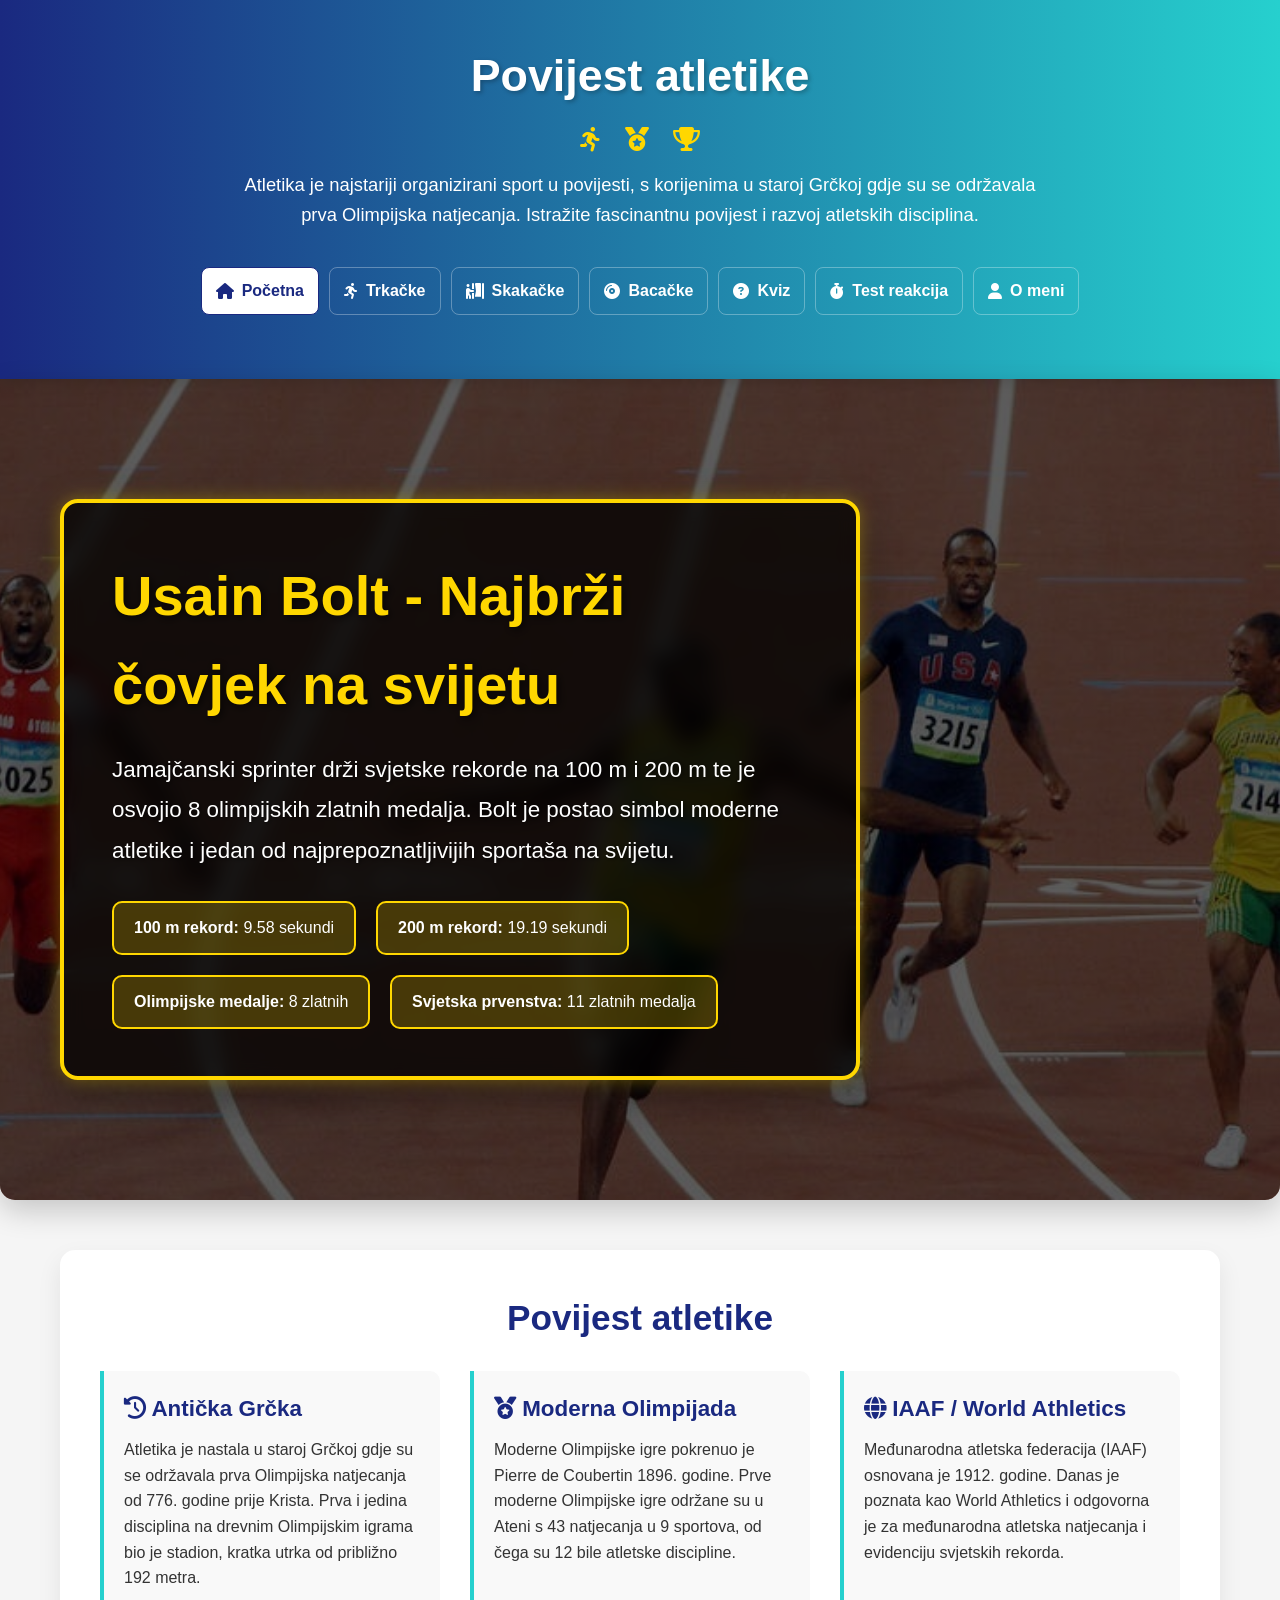
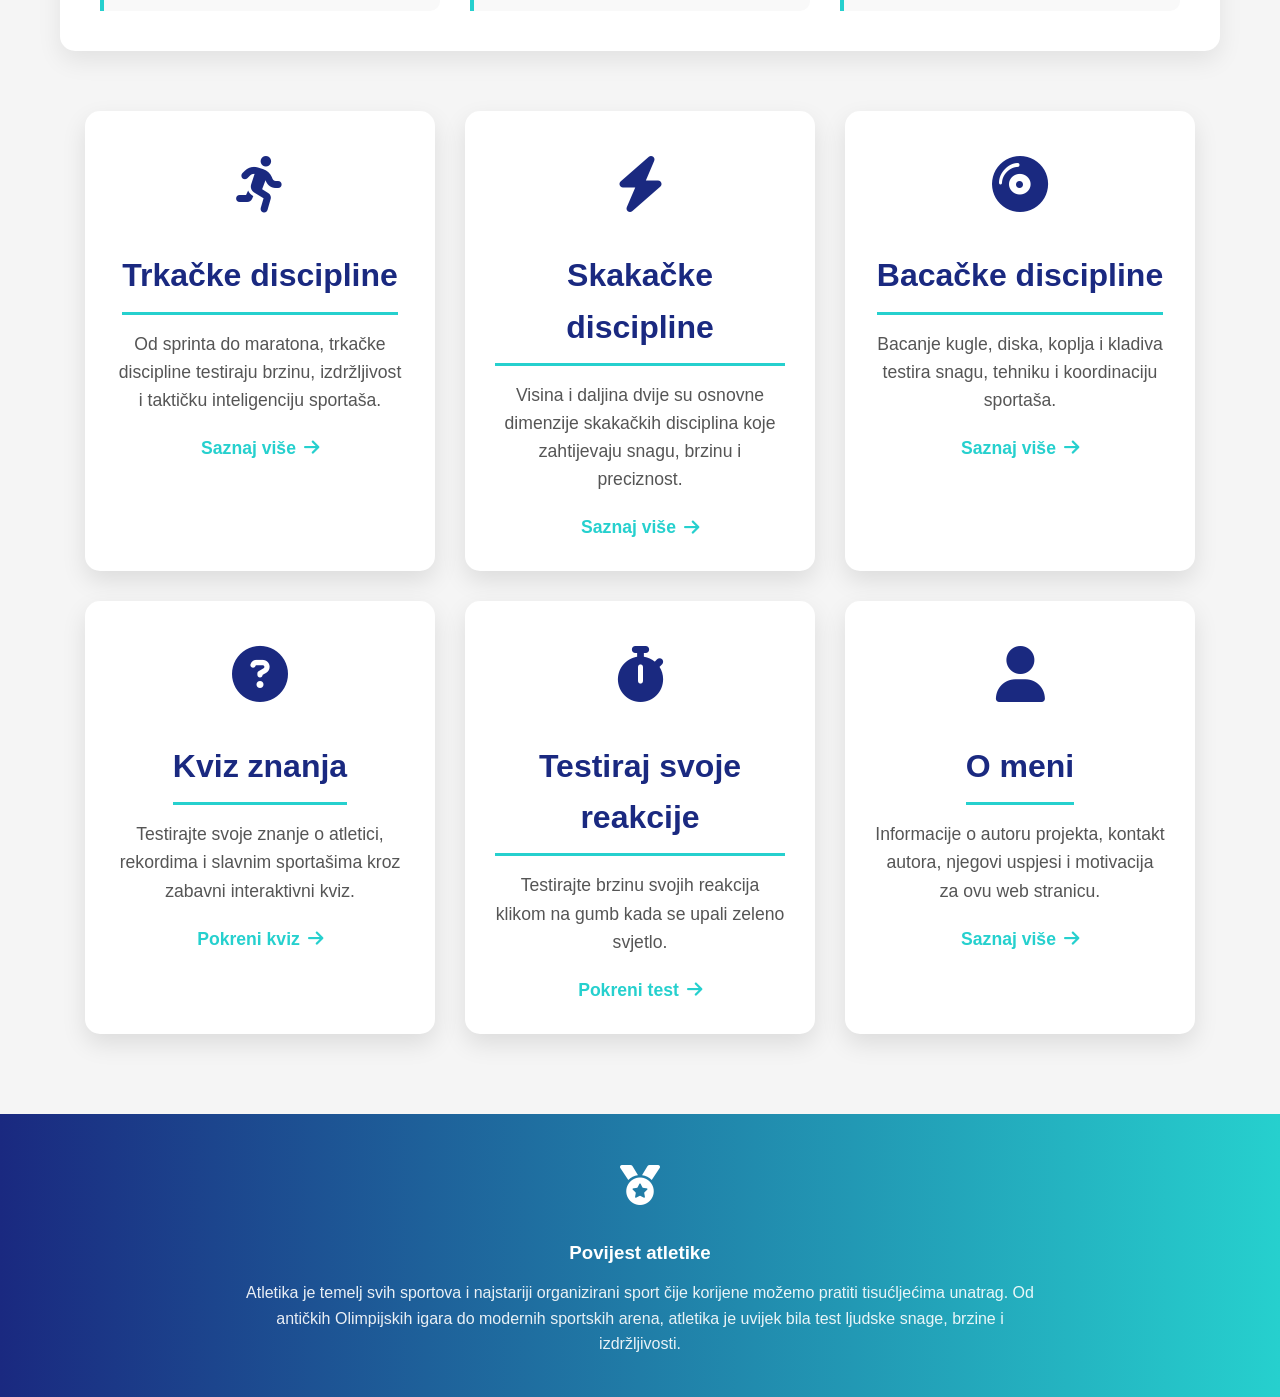
==== commit e3e46424: "dodatak" ====
--- a/index.html
+++ b/index.html
@@ -29,6 +29,7 @@
                     <a href="skakacke.html"><i class="fas fa-person-booth"></i> Skakačke</a>
                     <a href="bacacke.html"><i class="fas fa-compact-disc"></i> Bacačke</a>
                     <a href="kviz.html"><i class="fas fa-question-circle"></i> Kviz</a>
+                    <a href="reakcije.html"><i class="fas fa-stopwatch"></i> Test reakcija</a>
                     <a href="o-meni.html"><i class="fas fa-user"></i> O meni</a>
                 </nav>
             </div>
@@ -132,6 +133,17 @@
                 <div class="category-link">Pokreni kviz <i class="fas fa-arrow-right"></i></div>
             </a>
 
+            <a href="reakcije.html" class="category-card">
+                <div class="category-icon">
+                    <i class="fas fa-stopwatch"></i>
+                </div>
+                <h2 class="category-title">Testiraj svoje reakcije</h2>
+                <p class="category-description">
+                    Testirajte brzinu svojih reakcija klikom na gumb kada se upali zeleno svjetlo.
+                </p>
+                <div class="category-link">Pokreni test <i class="fas fa-arrow-right"></i></div>
+            </a>
+
             <a href="o-meni.html" class="category-card">
                 <div class="category-icon">
                     <i class="fas fa-user"></i>
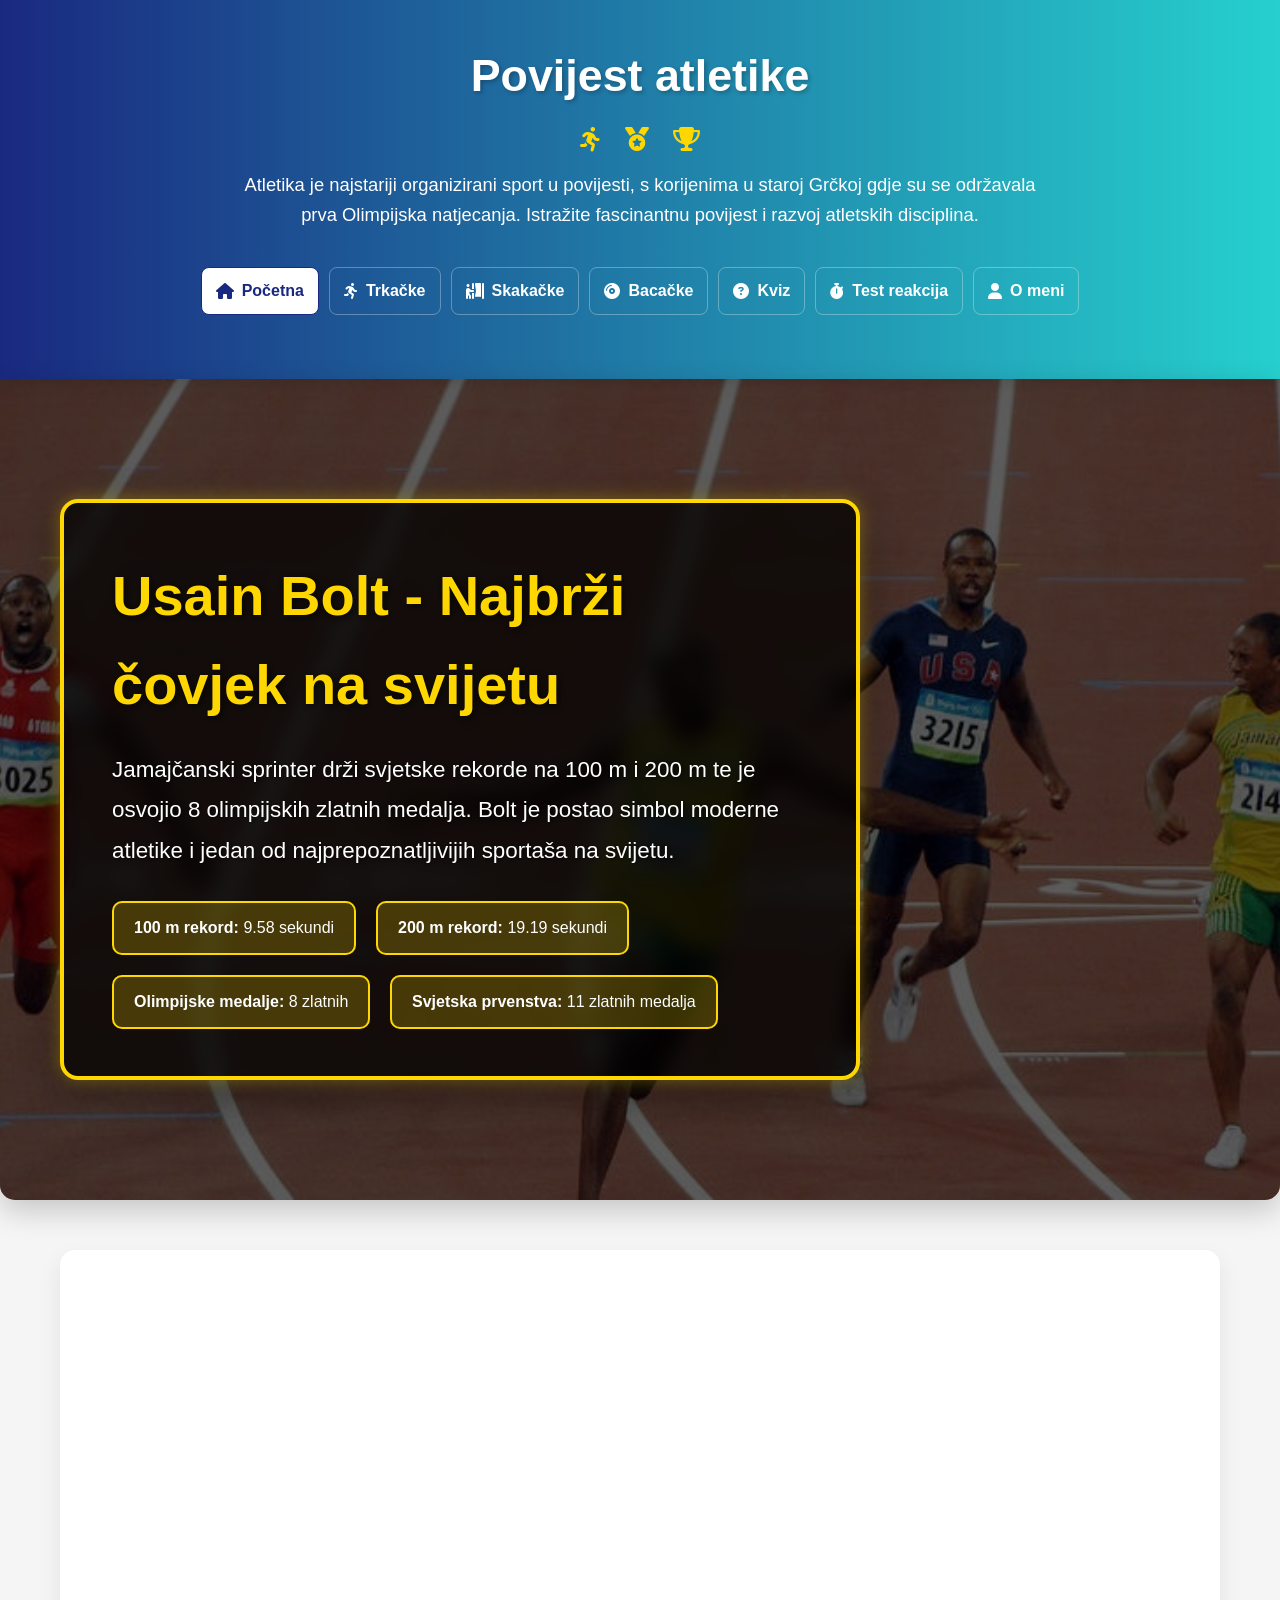
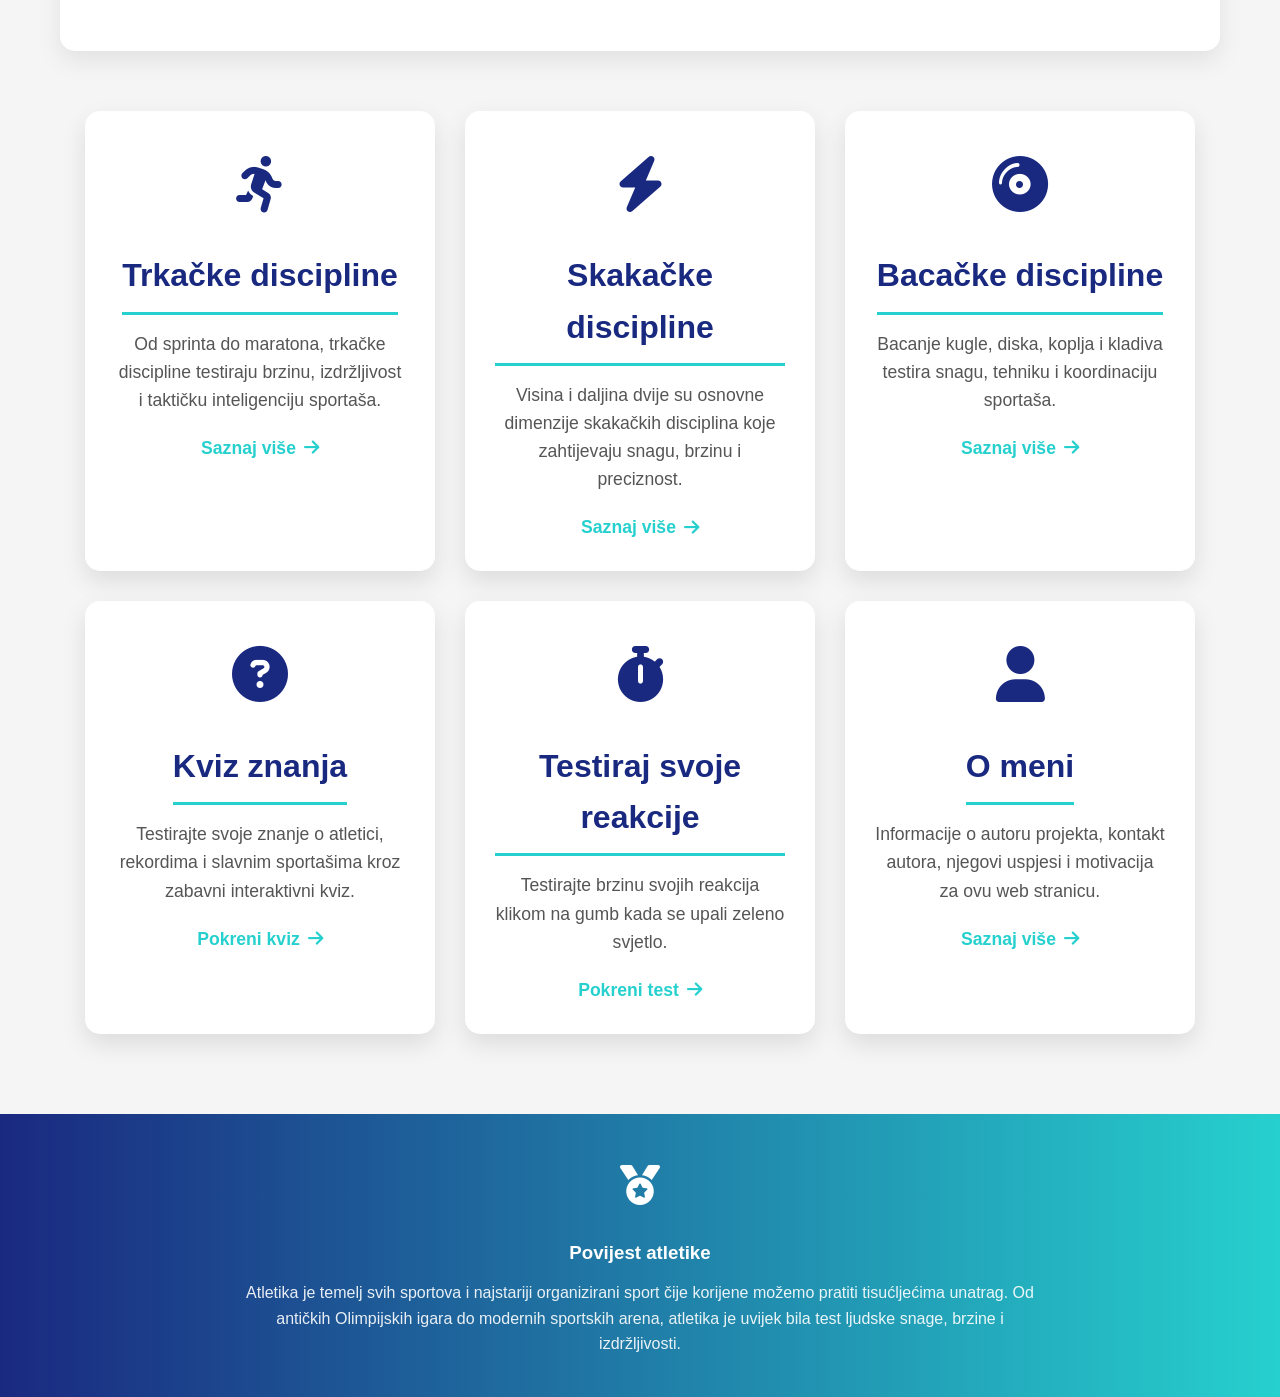
==== commit 1ad3d88f: "josd" ====
--- a/index.html
+++ b/index.html
@@ -37,23 +37,23 @@
     </header>
 
     <section class="hero">
-        <div class="hero-content">
-            <h2 class="hero-title">Usain Bolt - Najbrži čovjek na svijetu</h2>
-            <p class="hero-subtitle">
+        <div class="hero-content scroll-animate">
+            <h2 class="hero-title scroll-animate-left delay-1">Usain Bolt - Najbrži čovjek na svijetu</h2>
+            <p class="hero-subtitle scroll-animate-left delay-2">
                 Jamajčanski sprinter drži svjetske rekorde na 100 m i 200 m te je osvojio 8 olimpijskih zlatnih medalja. Bolt je postao simbol moderne atletike i jedan od najprepoznatljivijih sportaša na svijetu.
             </p>
 
             <div class="bolt-stats">
-                <div class="stat-item">
+                <div class="stat-item scroll-animate-scale delay-3">
                     <strong>100 m rekord:</strong> 9.58 sekundi
                 </div>
-                <div class="stat-item">
+                <div class="stat-item scroll-animate-scale delay-4">
                     <strong>200 m rekord:</strong> 19.19 sekundi
                 </div>
-                <div class="stat-item">
+                <div class="stat-item scroll-animate-scale delay-5">
                     <strong>Olimpijske medalje:</strong> 8 zlatnih
                 </div>
-                <div class="stat-item">
+                <div class="stat-item scroll-animate-scale delay-6">
                     <strong>Svjetska prvenstva:</strong> 11 zlatnih medalja
                 </div>
             </div>
@@ -62,24 +62,24 @@
 
     <main class="container">
         <section class="history">
-            <h2 class="history-title">Povijest atletike</h2>
+            <h2 class="history-title scroll-animate">Povijest atletike</h2>
 
             <div class="history-content">
-                <div class="history-item">
+                <div class="history-item scroll-animate-left delay-1">
                     <h3><i class="fas fa-history"></i> Antička Grčka</h3>
                     <p>
                         Atletika je nastala u staroj Grčkoj gdje su se održavala prva Olimpijska natjecanja od 776. godine prije Krista. Prva i jedina disciplina na drevnim Olimpijskim igrama bio je stadion, kratka utrka od približno 192 metra.
                     </p>
                 </div>
 
-                <div class="history-item">
+                <div class="history-item scroll-animate-left delay-2">
                     <h3><i class="fas fa-medal"></i> Moderna Olimpijada</h3>
                     <p>
                         Moderne Olimpijske igre pokrenuo je Pierre de Coubertin 1896. godine. Prve moderne Olimpijske igre održane su u Ateni s 43 natjecanja u 9 sportova, od čega su 12 bile atletske discipline.
                     </p>
                 </div>
 
-                <div class="history-item">
+                <div class="history-item scroll-animate-left delay-3">
                     <h3><i class="fas fa-globe"></i> IAAF / World Athletics</h3>
                     <p>
                         Međunarodna atletska federacija (IAAF) osnovana je 1912. godine. Danas je poznata kao World Athletics i odgovorna je za međunarodna atletska natjecanja i evidenciju svjetskih rekorda.
@@ -89,7 +89,7 @@
         </section>
 
         <section class="categories">
-            <a href="trkacke.html" class="category-card">
+            <a href="trkacke.html" class="category-card scroll-animate-scale delay-1">
                 <div class="category-icon">
                     <i class="fas fa-running"></i>
                 </div>
@@ -100,7 +100,7 @@
                 <div class="category-link">Saznaj više <i class="fas fa-arrow-right"></i></div>
             </a>
 
-            <a href="skakacke.html" class="category-card">
+            <a href="skakacke.html" class="category-card scroll-animate-scale delay-2">
                 <div class="category-icon">
                     <i class="fas fa-bolt"></i>
                 </div>
@@ -111,7 +111,7 @@
                 <div class="category-link">Saznaj više <i class="fas fa-arrow-right"></i></div>
             </a>
 
-            <a href="bacacke.html" class="category-card">
+            <a href="bacacke.html" class="category-card scroll-animate-scale delay-3">
                 <div class="category-icon">
                     <i class="fas fa-compact-disc"></i>
                 </div>
@@ -122,7 +122,7 @@
                 <div class="category-link">Saznaj više <i class="fas fa-arrow-right"></i></div>
             </a>
 
-            <a href="kviz.html" class="category-card">
+            <a href="kviz.html" class="category-card scroll-animate-scale delay-4">
                 <div class="category-icon">
                     <i class="fas fa-question-circle"></i>
                 </div>
@@ -133,7 +133,7 @@
                 <div class="category-link">Pokreni kviz <i class="fas fa-arrow-right"></i></div>
             </a>
 
-            <a href="reakcije.html" class="category-card">
+            <a href="reakcije.html" class="category-card scroll-animate-scale delay-5">
                 <div class="category-icon">
                     <i class="fas fa-stopwatch"></i>
                 </div>
@@ -144,7 +144,7 @@
                 <div class="category-link">Pokreni test <i class="fas fa-arrow-right"></i></div>
             </a>
 
-            <a href="o-meni.html" class="category-card">
+            <a href="o-meni.html" class="category-card scroll-animate-scale delay-6">
                 <div class="category-icon">
                     <i class="fas fa-user"></i>
                 </div>
@@ -159,7 +159,7 @@
 
     <footer>
         <div class="container">
-            <div class="footer-content">
+            <div class="footer-content scroll-animate">
                 <div class="athletics-icon">
                     <i class="fas fa-medal"></i>
                 </div>
@@ -170,5 +170,7 @@
             </div>
         </div>
     </footer>
+
+    <script src="js/animacija_index.js"></script>
 </body>
 </html>
--- a/css/index.css
+++ b/css/index.css
@@ -314,7 +314,7 @@
 }
 
 .category-card:hover {
-  transform: translateY(-15px);
+  transform: translateY(-15px) scale(1.05);
   box-shadow: 0 20px 40px rgba(0, 0, 0, 0.15);
 }
 
@@ -593,6 +593,99 @@
   }
 }
 
+/* SCROLL ANIMATIONS */
+.scroll-animate {
+  opacity: 0;
+  transform: translateY(50px);
+  transition: all 0.8s ease-out;
+}
+
+.scroll-animate.visible {
+  opacity: 1;
+  transform: translateY(0);
+}
+
+.scroll-animate-left {
+  opacity: 0;
+  transform: translateX(-50px);
+  transition: all 0.8s ease-out;
+}
+
+.scroll-animate-left.visible {
+  opacity: 1;
+  transform: translateX(0);
+}
+
+.scroll-animate-right {
+  opacity: 0;
+  transform: translateX(50px);
+  transition: all 0.8s ease-out;
+}
+
+.scroll-animate-right.visible {
+  opacity: 1;
+  transform: translateX(0);
+}
+
+/* Scroll animations */
+.scroll-animate {
+  opacity: 0;
+  transform: translateY(30px);
+  transition: all 0.6s ease;
+}
+
+.scroll-animate.visible {
+  opacity: 1;
+  transform: translateY(0);
+}
+
+.scroll-animate-left {
+  opacity: 0;
+  transform: translateX(-30px);
+  transition: all 0.6s ease;
+}
+
+.scroll-animate-left.visible {
+  opacity: 1;
+  transform: translateX(0);
+}
+
+.scroll-animate-right {
+  opacity: 0;
+  transform: translateX(30px);
+  transition: all 0.6s ease;
+}
+
+.scroll-animate-right.visible {
+  opacity: 1;
+  transform: translateX(0);
+}
+
+.scroll-animate-scale {
+  opacity: 0;
+  transform: scale(0.8);
+  transition: all 0.6s ease;
+}
+
+.scroll-animate-scale.visible {
+  opacity: 1;
+  transform: scale(1);
+}
+
+/* Delays for sequential animations */
+.scroll-animate.delay-1 { transition-delay: 0.1s; }
+.scroll-animate.delay-2 { transition-delay: 0.2s; }
+.scroll-animate.delay-3 { transition-delay: 0.3s; }
+.scroll-animate.delay-4 { transition-delay: 0.4s; }
+.scroll-animate.delay-5 { transition-delay: 0.5s; }
+.scroll-animate.delay-6 { transition-delay: 0.6s; }
+
+/* Hover effects for animated elements */
+.scroll-animate-scale.visible:hover {
+  transform: scale(1.08) translateY(-5px);
+  box-shadow: 0 20px 40px rgba(0, 0, 0, 0.15);
+}
+
 @media (max-width: 480px) {
   .header-title {
     font-size: 1.7rem;
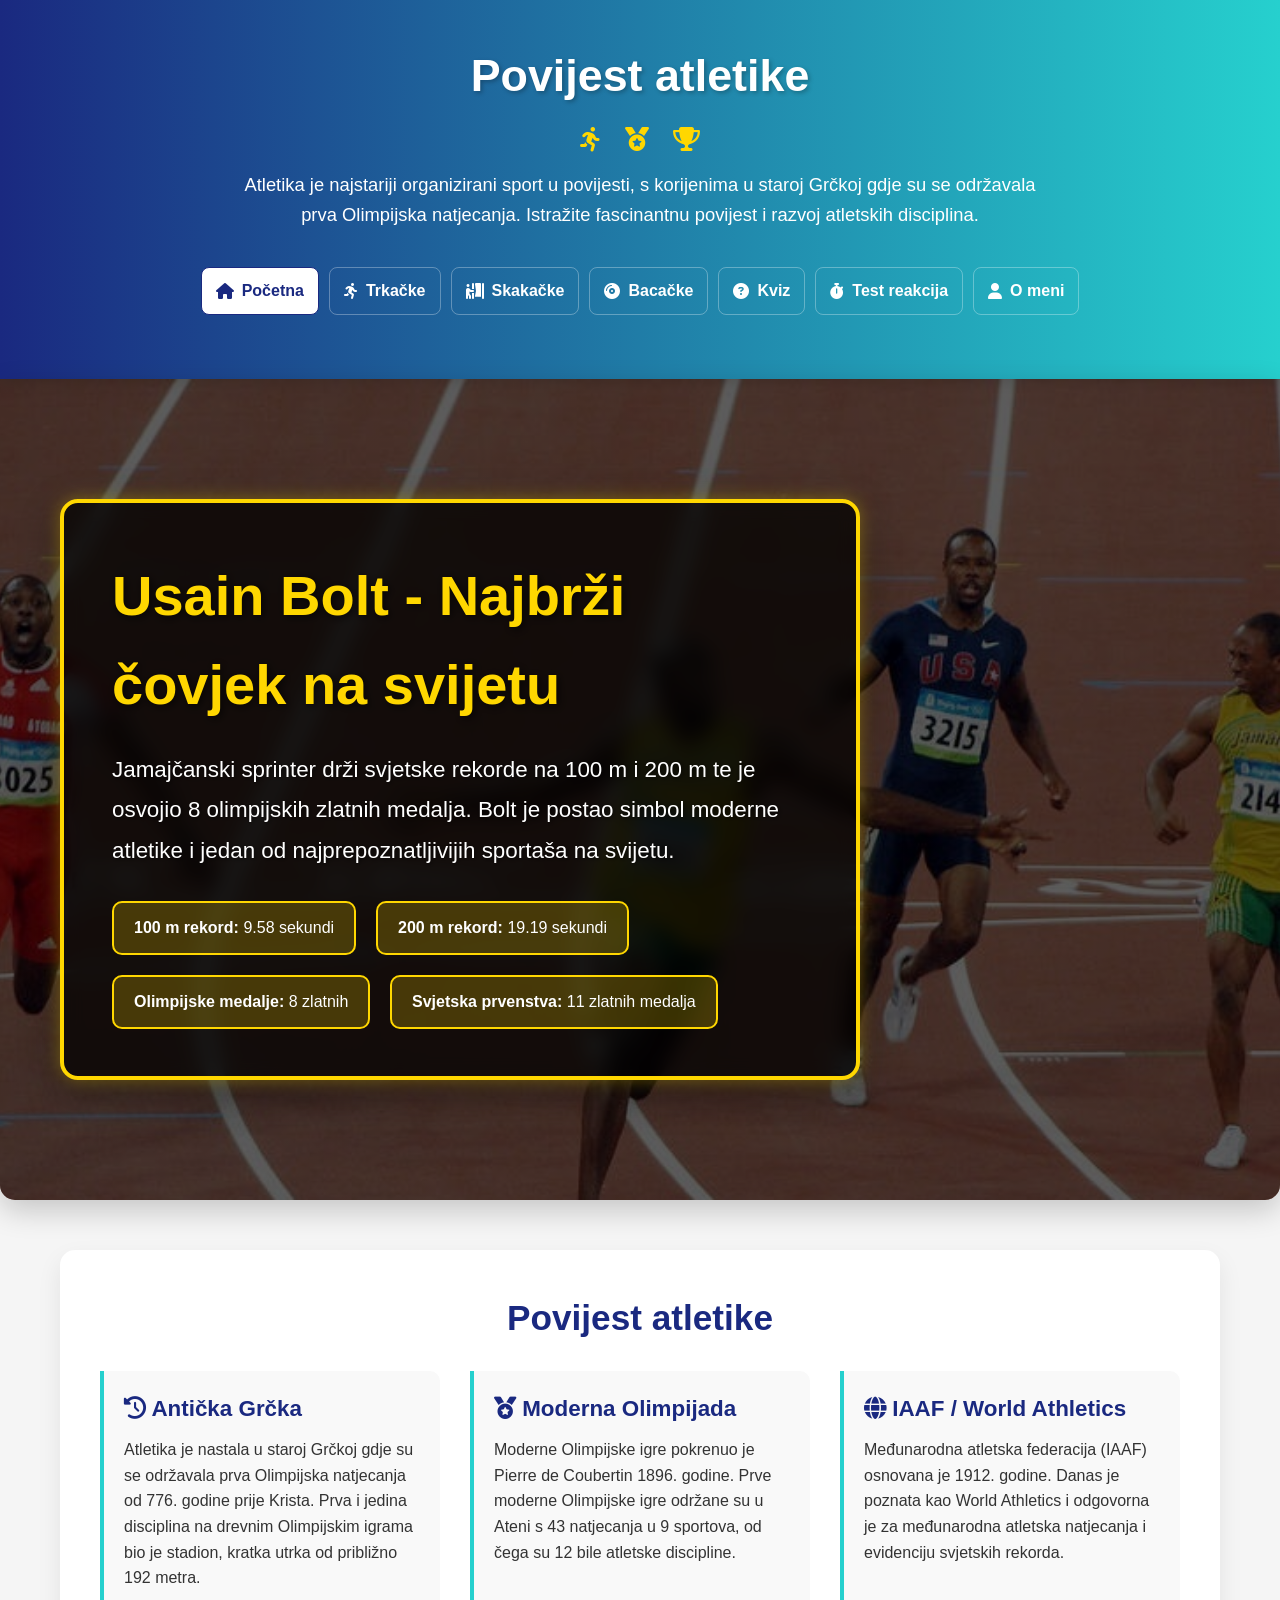
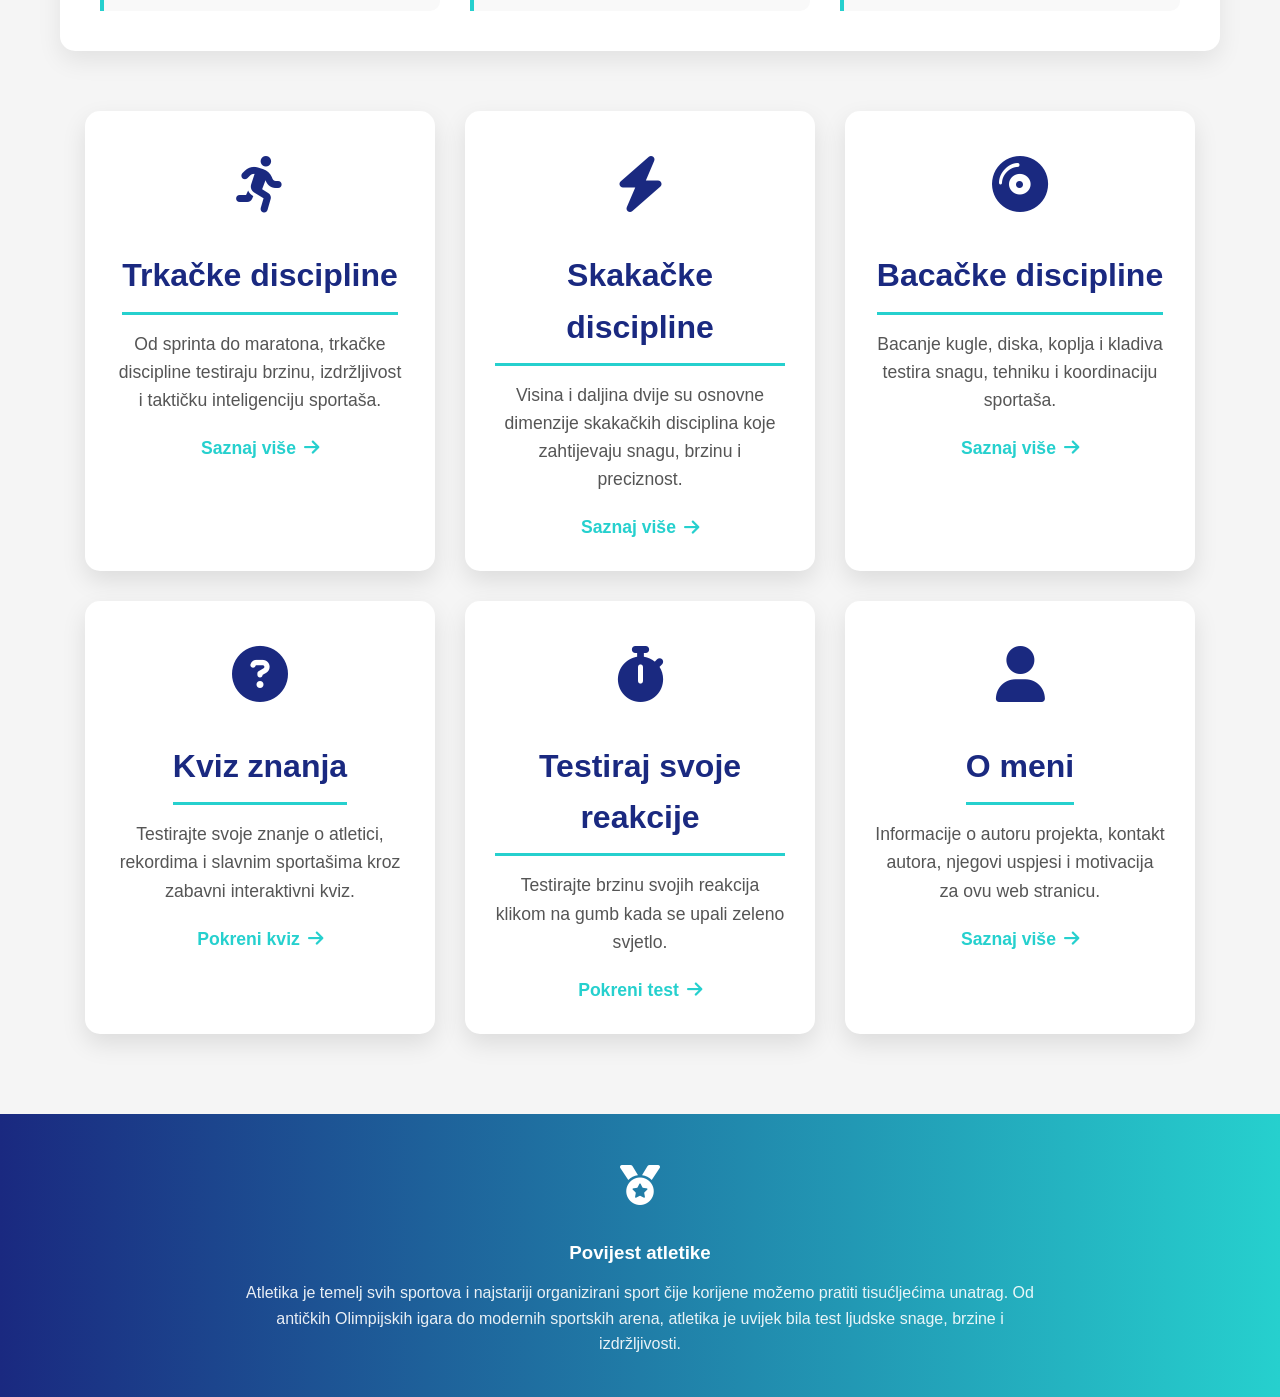
==== commit 3d448912: "jos" ====
--- a/index.html
+++ b/index.html
@@ -171,6 +171,7 @@
         </div>
     </footer>
 
+    <script src="js/background-music.js"></script>
     <script src="js/animacija_index.js"></script>
 </body>
 </html>
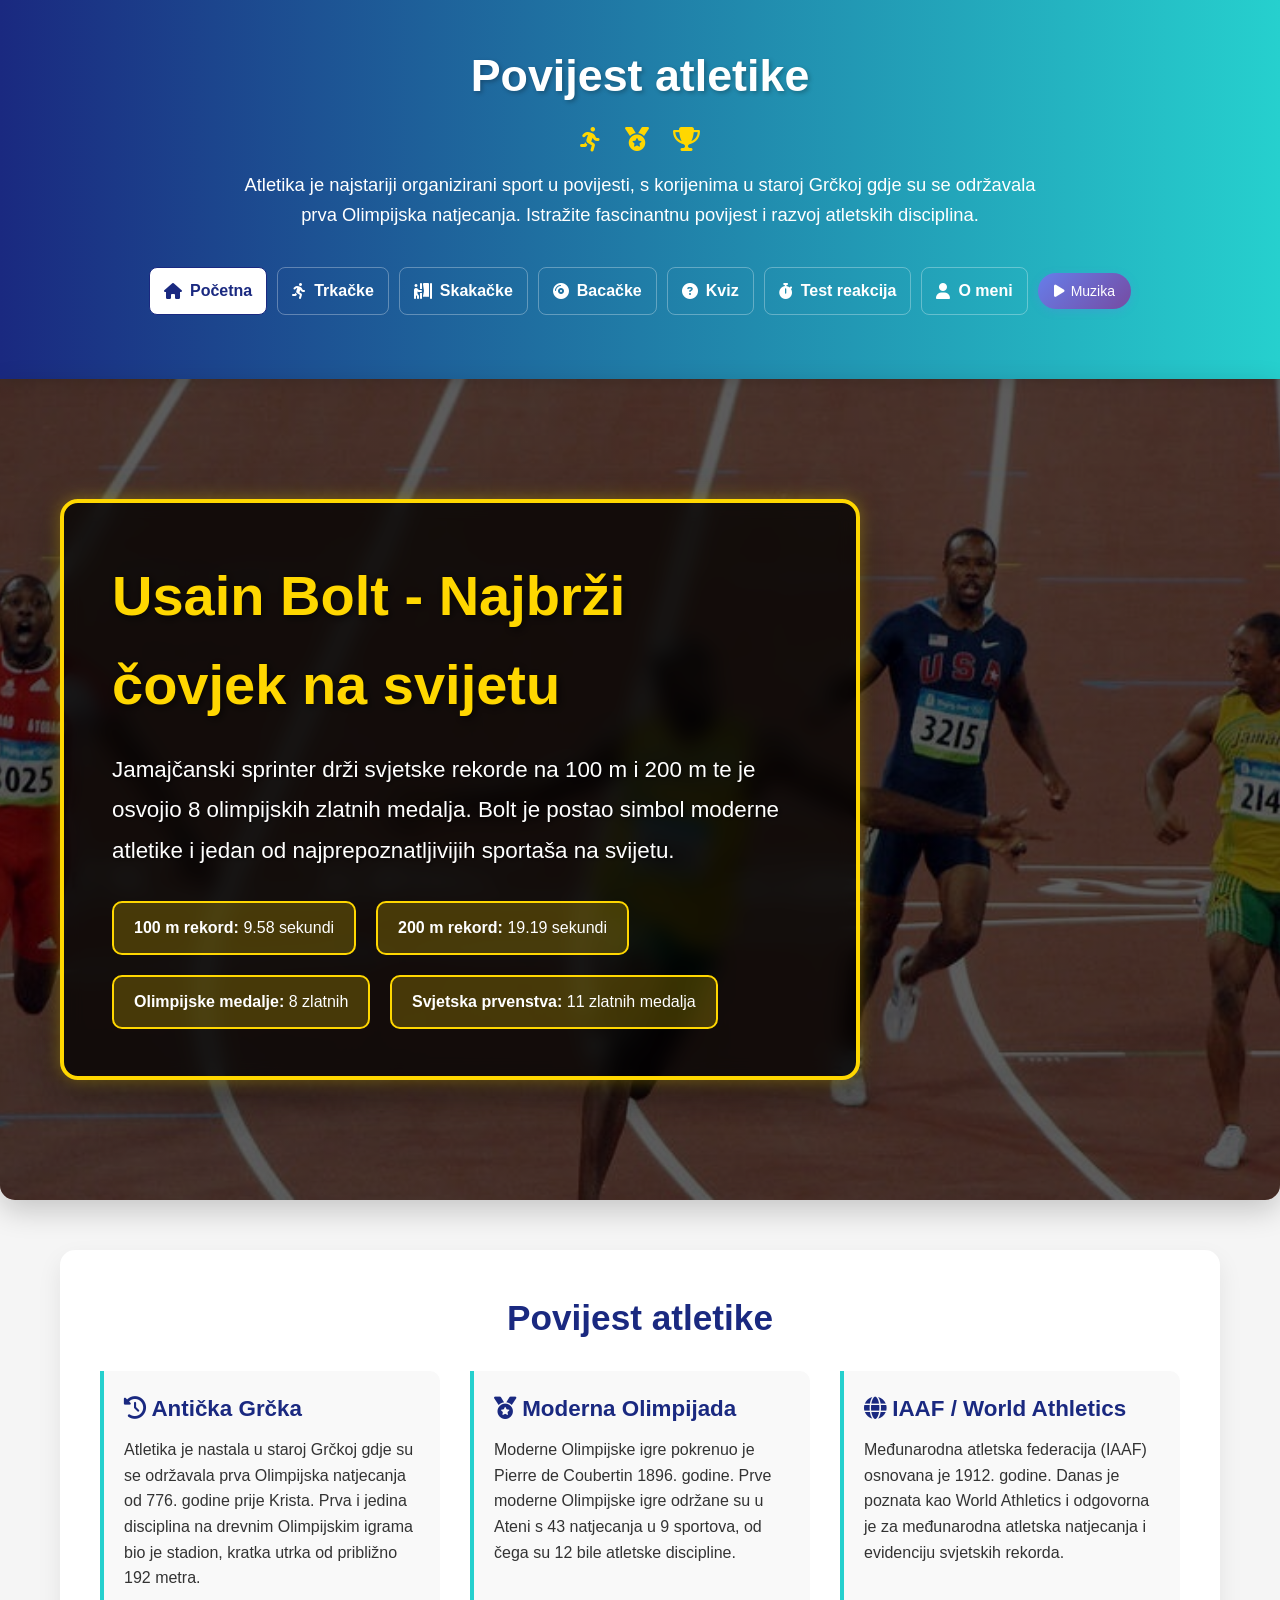
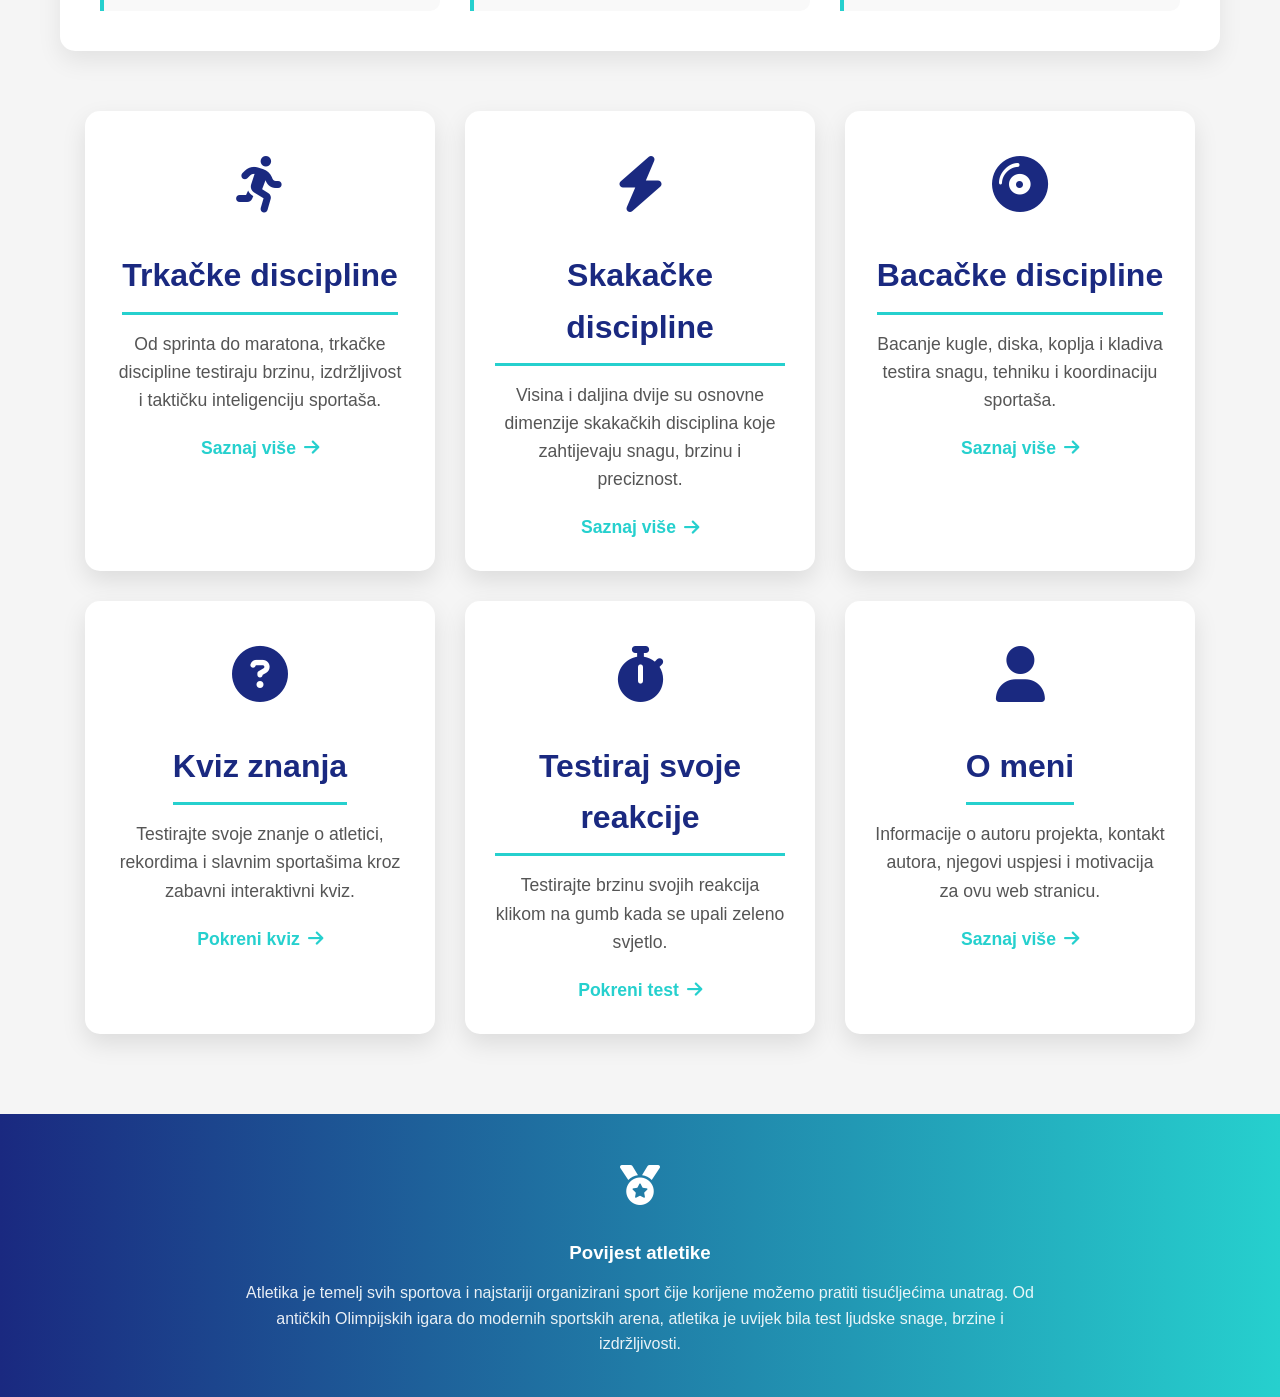
==== commit 1e24ede3: "AAA" ====
--- a/index.html
+++ b/index.html
@@ -1,27 +1,52 @@
 <!DOCTYPE html>
+
 <html lang="hr">
+
 <head>
+
     <meta charset="UTF-8">
+
     <meta name="viewport" content="width=device-width, initial-scale=1.0">
+
     <title>Povijest atletike - Edukativna stranica</title>
+
     <link rel="stylesheet" href="css/index.css">
+    <link rel="stylesheet" href="css/audio-gumb.css">
     <link rel="stylesheet" href="https://cdnjs.cloudflare.com/ajax/libs/font-awesome/6.4.0/css/all.min.css">
+
 </head>
+
 <body>
+
     <header>
+
         <div class="container">
+
             <div class="header-content">
+
                 <h1 class="header-title">Povijest atletike</h1>
 
+
+
                 <div class="header-icons">
+
                     <i class="fas fa-running track-icon"></i>
+
                     <i class="fas fa-medal track-icon"></i>
+
                     <i class="fas fa-trophy track-icon"></i>
-                </div>
+
+                </div>
+
+
 
                 <p class="header-subtitle">
+
                     Atletika je najstariji organizirani sport u povijesti, s korijenima u staroj Grčkoj gdje su se održavala prva Olimpijska natjecanja. Istražite fascinantnu povijest i razvoj atletskih disciplina.
-                </p>
+
+                </p>
+
+
 
                 <nav class="main-nav">
                     <a href="index.html" class="active"><i class="fas fa-home"></i> Početna</a>
@@ -31,147 +56,294 @@
                     <a href="kviz.html"><i class="fas fa-question-circle"></i> Kviz</a>
                     <a href="reakcije.html"><i class="fas fa-stopwatch"></i> Test reakcija</a>
                     <a href="o-meni.html"><i class="fas fa-user"></i> O meni</a>
+                    <button id="audio-toggle" class="audio-control-btn">
+                        <i class="fas fa-play"></i>
+                        <span>Muzika</span>
+                    </button>
                 </nav>
+
             </div>
+
         </div>
+
     </header>
 
+
+
     <section class="hero">
+
         <div class="hero-content scroll-animate">
+
             <h2 class="hero-title scroll-animate-left delay-1">Usain Bolt - Najbrži čovjek na svijetu</h2>
+
             <p class="hero-subtitle scroll-animate-left delay-2">
+
                 Jamajčanski sprinter drži svjetske rekorde na 100 m i 200 m te je osvojio 8 olimpijskih zlatnih medalja. Bolt je postao simbol moderne atletike i jedan od najprepoznatljivijih sportaša na svijetu.
+
             </p>
 
+
+
             <div class="bolt-stats">
+
                 <div class="stat-item scroll-animate-scale delay-3">
+
                     <strong>100 m rekord:</strong> 9.58 sekundi
-                </div>
+
+                </div>
+
                 <div class="stat-item scroll-animate-scale delay-4">
+
                     <strong>200 m rekord:</strong> 19.19 sekundi
-                </div>
+
+                </div>
+
                 <div class="stat-item scroll-animate-scale delay-5">
+
                     <strong>Olimpijske medalje:</strong> 8 zlatnih
-                </div>
+
+                </div>
+
                 <div class="stat-item scroll-animate-scale delay-6">
+
                     <strong>Svjetska prvenstva:</strong> 11 zlatnih medalja
-                </div>
+
+                </div>
+
             </div>
+
         </div>
+
     </section>
 
+
+
     <main class="container">
+
         <section class="history">
+
             <h2 class="history-title scroll-animate">Povijest atletike</h2>
 
+
+
             <div class="history-content">
+
                 <div class="history-item scroll-animate-left delay-1">
+
                     <h3><i class="fas fa-history"></i> Antička Grčka</h3>
+
                     <p>
+
                         Atletika je nastala u staroj Grčkoj gdje su se održavala prva Olimpijska natjecanja od 776. godine prije Krista. Prva i jedina disciplina na drevnim Olimpijskim igrama bio je stadion, kratka utrka od približno 192 metra.
+
                     </p>
-                </div>
+
+                </div>
+
+
 
                 <div class="history-item scroll-animate-left delay-2">
+
                     <h3><i class="fas fa-medal"></i> Moderna Olimpijada</h3>
+
                     <p>
+
                         Moderne Olimpijske igre pokrenuo je Pierre de Coubertin 1896. godine. Prve moderne Olimpijske igre održane su u Ateni s 43 natjecanja u 9 sportova, od čega su 12 bile atletske discipline.
+
                     </p>
-                </div>
+
+                </div>
+
+
 
                 <div class="history-item scroll-animate-left delay-3">
+
                     <h3><i class="fas fa-globe"></i> IAAF / World Athletics</h3>
+
                     <p>
+
                         Međunarodna atletska federacija (IAAF) osnovana je 1912. godine. Danas je poznata kao World Athletics i odgovorna je za međunarodna atletska natjecanja i evidenciju svjetskih rekorda.
+
                     </p>
-                </div>
+
+                </div>
+
             </div>
+
         </section>
 
+
+
         <section class="categories">
+
             <a href="trkacke.html" class="category-card scroll-animate-scale delay-1">
-                <div class="category-icon">
+
+                <div class="category-icon">
+
                     <i class="fas fa-running"></i>
-                </div>
+
+                </div>
+
                 <h2 class="category-title">Trkačke discipline</h2>
-                <p class="category-description">
+
+                <p class="category-description">
+
                     Od sprinta do maratona, trkačke discipline testiraju brzinu, izdržljivost i taktičku inteligenciju sportaša.
-                </p>
+
+                </p>
+
                 <div class="category-link">Saznaj više <i class="fas fa-arrow-right"></i></div>
-            </a>
+
+            </a>
+
+
 
             <a href="skakacke.html" class="category-card scroll-animate-scale delay-2">
-                <div class="category-icon">
+
+                <div class="category-icon">
+
                     <i class="fas fa-bolt"></i>
-                </div>
+
+                </div>
+
                 <h2 class="category-title">Skakačke discipline</h2>
-                <p class="category-description">
+
+                <p class="category-description">
+
                     Visina i daljina dvije su osnovne dimenzije skakačkih disciplina koje zahtijevaju snagu, brzinu i preciznost.
-                </p>
+
+                </p>
+
                 <div class="category-link">Saznaj više <i class="fas fa-arrow-right"></i></div>
-            </a>
+
+            </a>
+
+
 
             <a href="bacacke.html" class="category-card scroll-animate-scale delay-3">
-                <div class="category-icon">
+
+                <div class="category-icon">
+
                     <i class="fas fa-compact-disc"></i>
-                </div>
+
+                </div>
+
                 <h2 class="category-title">Bacačke discipline</h2>
-                <p class="category-description">
+
+                <p class="category-description">
+
                     Bacanje kugle, diska, koplja i kladiva testira snagu, tehniku i koordinaciju sportaša.
-                </p>
+
+                </p>
+
                 <div class="category-link">Saznaj više <i class="fas fa-arrow-right"></i></div>
-            </a>
+
+            </a>
+
+
 
             <a href="kviz.html" class="category-card scroll-animate-scale delay-4">
-                <div class="category-icon">
+
+                <div class="category-icon">
+
                     <i class="fas fa-question-circle"></i>
-                </div>
+
+                </div>
+
                 <h2 class="category-title">Kviz znanja</h2>
-                <p class="category-description">
+
+                <p class="category-description">
+
                     Testirajte svoje znanje o atletici, rekordima i slavnim sportašima kroz zabavni interaktivni kviz.
-                </p>
+
+                </p>
+
                 <div class="category-link">Pokreni kviz <i class="fas fa-arrow-right"></i></div>
-            </a>
+
+            </a>
+
+
 
             <a href="reakcije.html" class="category-card scroll-animate-scale delay-5">
-                <div class="category-icon">
+
+                <div class="category-icon">
+
                     <i class="fas fa-stopwatch"></i>
-                </div>
+
+                </div>
+
                 <h2 class="category-title">Testiraj svoje reakcije</h2>
-                <p class="category-description">
+
+                <p class="category-description">
+
                     Testirajte brzinu svojih reakcija klikom na gumb kada se upali zeleno svjetlo.
-                </p>
+
+                </p>
+
                 <div class="category-link">Pokreni test <i class="fas fa-arrow-right"></i></div>
-            </a>
+
+            </a>
+
+
 
             <a href="o-meni.html" class="category-card scroll-animate-scale delay-6">
-                <div class="category-icon">
+
+                <div class="category-icon">
+
                     <i class="fas fa-user"></i>
-                </div>
+
+                </div>
+
                 <h2 class="category-title">O meni</h2>
-                <p class="category-description">
+
+                <p class="category-description">
+
                     Informacije o autoru projekta, kontakt autora, njegovi uspjesi i motivacija za ovu web stranicu.
-                </p>
+
+                </p>
+
                 <div class="category-link">Saznaj više <i class="fas fa-arrow-right"></i></div>
-            </a>
+
+            </a>
+
         </section>
+
     </main>
 
+
+
     <footer>
+
         <div class="container">
+
             <div class="footer-content scroll-animate">
+
                 <div class="athletics-icon">
+
                     <i class="fas fa-medal"></i>
-                </div>
+
+                </div>
+
                 <h3>Povijest atletike</h3>
+
                 <p class="footer-text">
+
                     Atletika je temelj svih sportova i najstariji organizirani sport čije korijene možemo pratiti tisućljećima unatrag. Od antičkih Olimpijskih igara do modernih sportskih arena, atletika je uvijek bila test ljudske snage, brzine i izdržljivosti.
-                </p>
+
+                </p>
+
             </div>
+
         </div>
+
     </footer>
 
+
+
     <script src="js/background-music.js"></script>
+    <script src="js/audio-gumb.js"></script>
     <script src="js/animacija_index.js"></script>
+
 </body>
+
 </html>
--- a/css/audio-gumb.css
+++ b/css/audio-gumb.css
@@ -0,0 +1,116 @@
+/* Audio gumb - kontrola muzike */
+.audio-control-btn {
+    background: linear-gradient(135deg, #667eea 0%, #764ba2 100%);
+    border: none;
+    border-radius: 25px;
+    padding: 8px 16px;
+    cursor: pointer;
+    display: inline-flex;
+    align-items: center;
+    gap: 8px;
+    color: white;
+    font-size: 14px;
+    font-weight: 500;
+    transition: all 0.3s ease;
+    text-decoration: none;
+    box-shadow: 0 2px 10px rgba(102, 126, 234, 0.3);
+    position: relative;
+    overflow: hidden;
+}
+
+.audio-control-btn:hover {
+    transform: translateY(-2px);
+    box-shadow: 0 4px 15px rgba(102, 126, 234, 0.5);
+}
+
+.audio-control-btn:active {
+    transform: translateY(0);
+}
+
+.audio-control-btn.playing {
+    background: linear-gradient(135deg, #f093fb 0%, #f5576c 100%);
+    box-shadow: 0 2px 10px rgba(240, 147, 251, 0.3);
+}
+
+.audio-control-btn.playing:hover {
+    box-shadow: 0 4px 15px rgba(240, 147, 251, 0.5);
+}
+
+.audio-control-btn .fa {
+    font-size: 16px;
+    transition: transform 0.3s ease;
+}
+
+.audio-control-btn:hover .fa {
+    transform: scale(1.1);
+}
+
+/* Stilovi za gumb u navigaciji */
+.main-nav .audio-control-btn,
+nav .audio-control-btn {
+    background: linear-gradient(135deg, #667eea 0%, #764ba2 100%);
+    border: none;
+    color: white;
+    padding: 10px 16px;
+    border-radius: 25px;
+    font-size: 14px;
+    font-weight: 500;
+    display: inline-flex;
+    align-items: center;
+    gap: 6px;
+    transition: all 0.3s ease;
+    box-shadow: 0 2px 8px rgba(102, 126, 234, 0.3);
+    text-decoration: none;
+}
+
+.main-nav .audio-control-btn:hover,
+nav .audio-control-btn:hover {
+    transform: translateY(-2px);
+    box-shadow: 0 4px 12px rgba(102, 126, 234, 0.5);
+}
+
+.main-nav .audio-control-btn.playing,
+nav .audio-control-btn.playing {
+    background: linear-gradient(135deg, #f093fb 0%, #f5576c 100%);
+    box-shadow: 0 2px 8px rgba(240, 147, 251, 0.3);
+}
+
+.main-nav .audio-control-btn.playing:hover,
+nav .audio-control-btn.playing:hover {
+    box-shadow: 0 4px 12px rgba(240, 147, 251, 0.5);
+}
+
+/* Responsive dizajn */
+@media (max-width: 768px) {
+    .audio-control-btn {
+        padding: 6px 12px;
+        font-size: 12px;
+    }
+    
+    .audio-control-btn .fa {
+        font-size: 14px;
+    }
+    
+    .main-nav .audio-control-btn,
+    nav .audio-control-btn {
+        padding: 8px 12px;
+        font-size: 12px;
+    }
+}
+
+@media (max-width: 480px) {
+    .audio-control-btn {
+        padding: 5px 10px;
+        font-size: 11px;
+    }
+    
+    .audio-control-btn .fa {
+        font-size: 12px;
+    }
+    
+    .main-nav .audio-control-btn,
+    nav .audio-control-btn {
+        padding: 6px 10px;
+        font-size: 11px;
+    }
+}
